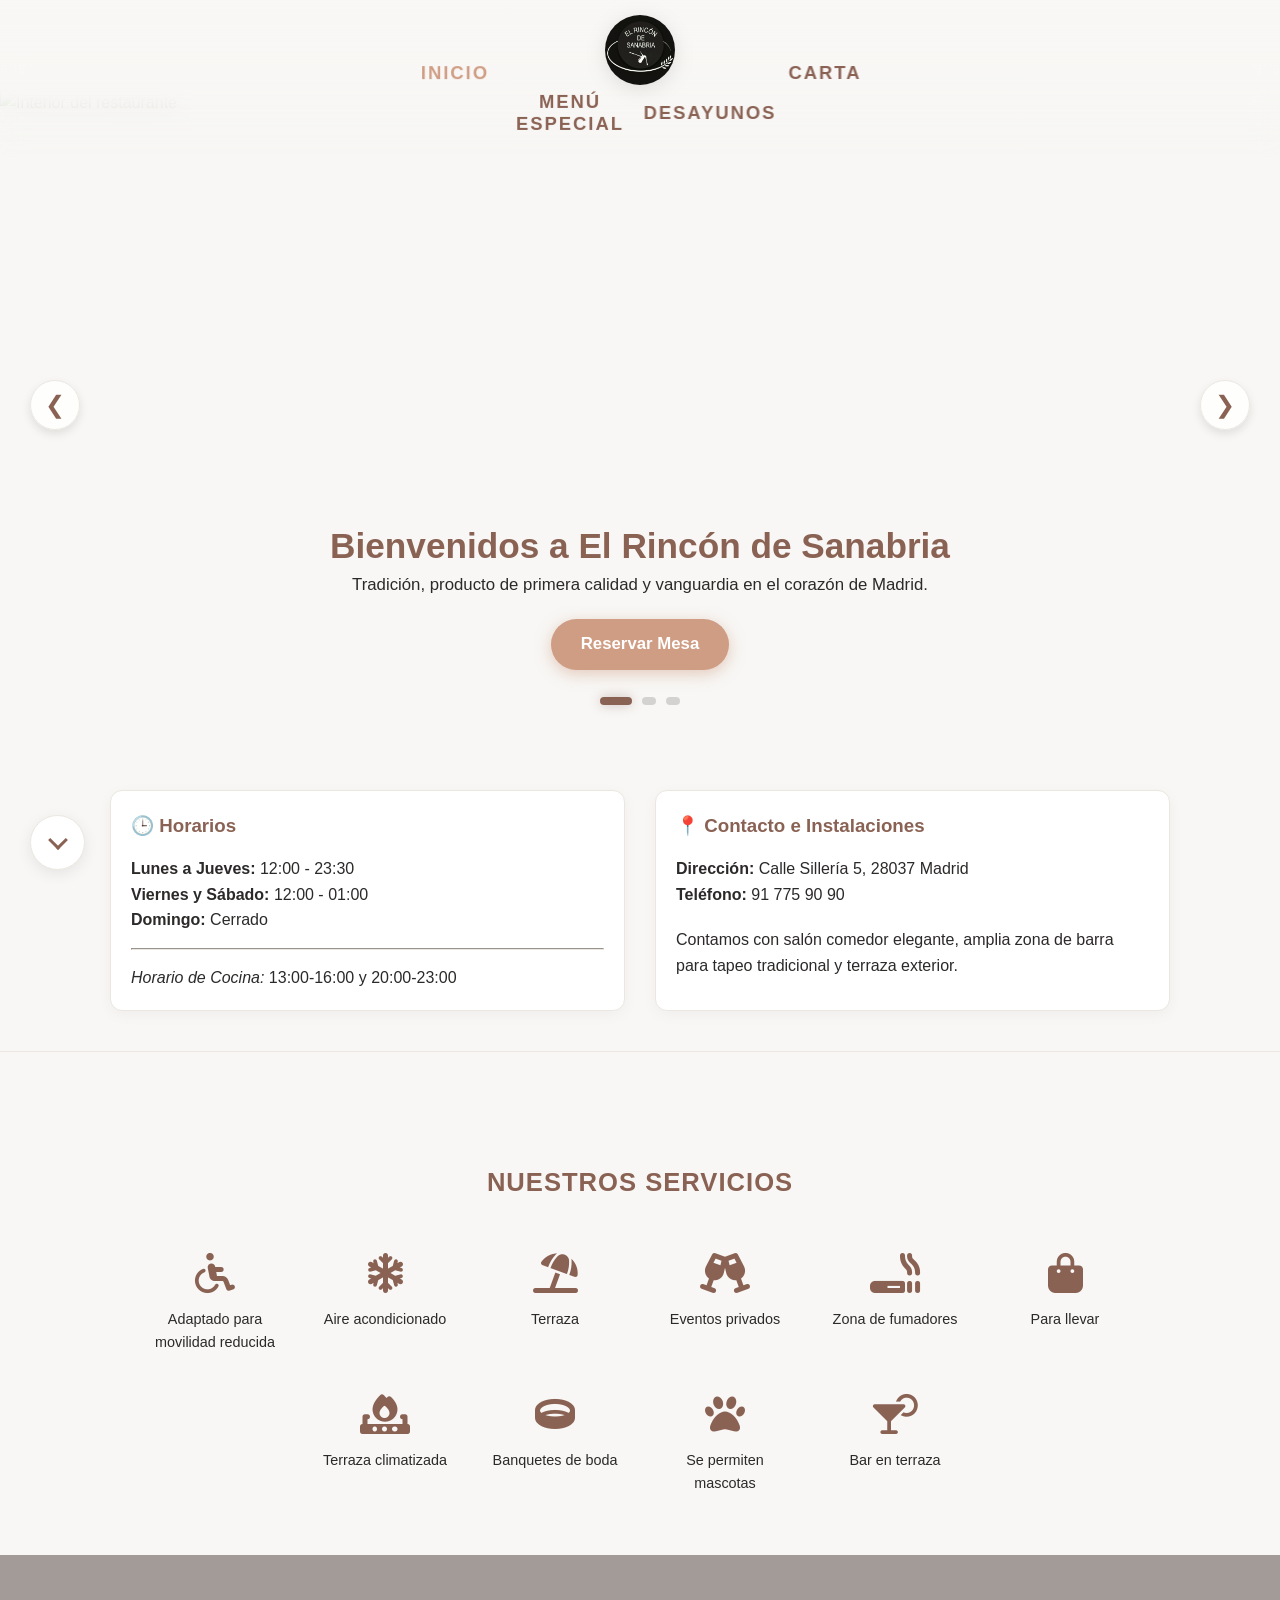
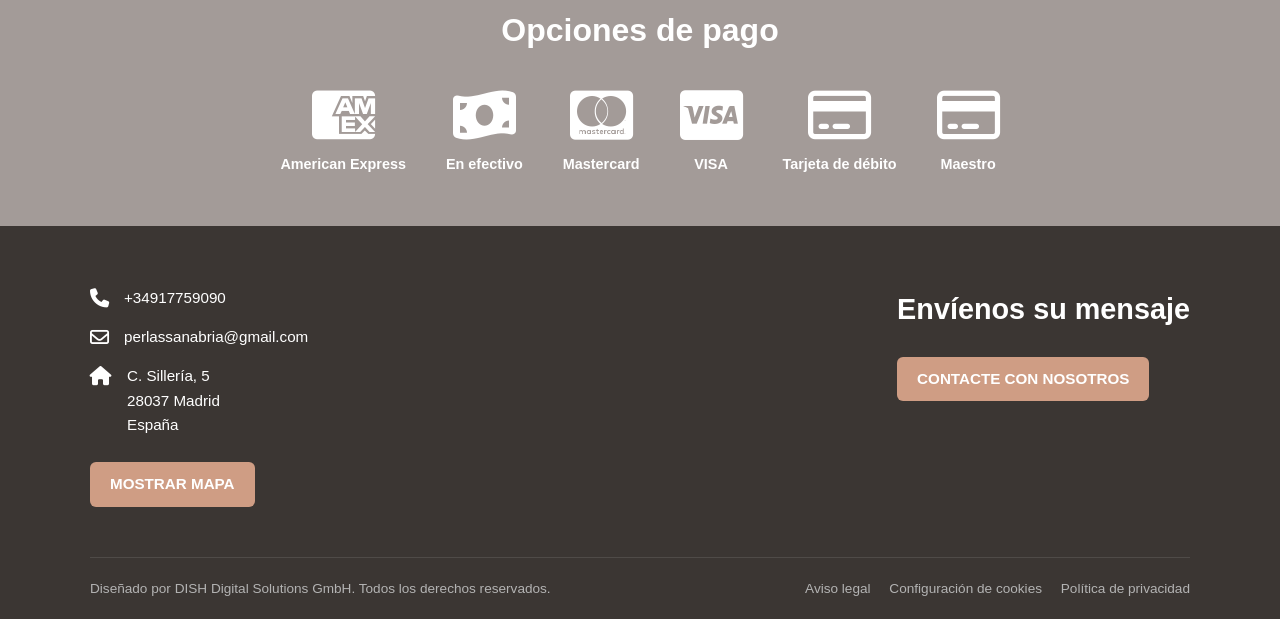
==== index.html @ c1ab72e9 "Versión inicial" ====
<!DOCTYPE html>
<html lang="es">
<head>
    <meta charset="UTF-8">
    <meta name="viewport" content="width=device-width, initial-scale=1.0">
    <title>Inicio | El Rincón de Sanabria Madrid</title>
    <meta name="description" content="Restaurante en Madrid especializado en tradición, producto de primera calidad y raciones caseras. Reserva tu mesa hoy.">
    <link rel="stylesheet" href="style.css">
    <link rel="stylesheet" href="https://cdnjs.cloudflare.com/ajax/libs/font-awesome/6.4.0/css/all.min.css">
</head>
<body>
    <header class="top-nav">
        <div class="logo-container"><img src="images/logo.png" alt="Logotipo El Rincón de Sanabria"></div>
        <nav class="nav-links">
            <a href="index.html" class="active">Inicio</a>
            <a href="menú especial/menu_especial.html">Menú<br>Especial</a>
            <a href="desayunos/desayunos.html">Desayunos</a>
            <a href="carta/carta.html">Carta</a>
        </nav>
    </header>

    <!-- ================= CARRUSEL ================= -->
    <section class="carousel-wrapper" aria-label="Galería de inicio">
        <button class="carousel-btn carousel-prev" onclick="manualScrollPrev()" aria-label="Anterior">&#10094;</button>
        <button class="carousel-btn carousel-next" onclick="manualScrollNext()" aria-label="Siguiente">&#10095;</button>

        <div class="carousel-track" id="homeCarousel">
            <article class="carousel-slide">
                <img class="carousel-img" src="https://images.unsplash.com/photo-1514933651103-005eec06c04b?auto=format&fit=crop&w=1200&q=80" alt="Interior del restaurante">
                <div class="carousel-text-container" style="pointer-events: auto;">
                    <h1>Bienvenidos a El Rincón de Sanabria</h1>
                    <p>Tradición, producto de primera calidad y vanguardia en el corazón de Madrid.</p>
                    <a href="#contacto-info" class="btn-hero">Reservar Mesa</a>
                </div>
            </article>

            <article class="carousel-slide">
                <img class="carousel-img" src="https://images.unsplash.com/photo-1533134242443-d4fd215305ad?auto=format&fit=crop&w=1200&q=80" alt="Plato de tarta de queso con frutos rojos">
                <div class="carousel-text-container" style="pointer-events: auto;">
                    <h2>Menú Especial de la Casa</h2>
                    <p>Disfruta de nuestros mejores platos por 40€ con bebida y postre incluido.</p>
                    <a href="carta/carta.html" class="btn-hero">Ver Carta</a>
                </div>
            </article>

            <article class="carousel-slide">
                <img class="carousel-img" src="https://images.unsplash.com/photo-1627308595171-d1b5d67129c4?auto=format&fit=crop&w=1200&q=80" alt="Ración de patatas bravas">
                <div class="carousel-text-container">
                    <h2>La Auténtica Hora del Tapeo</h2>
                    <p>Acompaña tu caña con nuestras raciones y embutidos ibéricos recién cortados.</p>
                </div>
            </article>
        </div>
        
        <div class="carousel-indicators" id="carouselIndicators"></div>
    </section>
    <!-- ================= FIN CARRUSEL ================= -->

    <main class="container" id="contacto-info">
        <section style="display: grid; grid-template-columns: repeat(auto-fit, minmax(300px, 1fr)); gap: 30px; text-align: left;">
            <article class="card" style="padding: 20px; height: auto; min-height: auto;">
                <h3>🕒 Horarios</h3>
                <p><strong>Lunes a Jueves:</strong> 12:00 - 23:30</p>
                <p><strong>Viernes y Sábado:</strong> 12:00 - 01:00</p>
                <p><strong>Domingo:</strong> Cerrado</p>
                <hr style="border-color: var(--surface-light); margin: 15px 0;">
                <p><em>Horario de Cocina:</em> 13:00-16:00 y 20:00-23:00</p>
            </article>

            <article class="card" style="padding: 20px; height: auto; min-height: auto;">
                <h3>📍 Contacto e Instalaciones</h3>
                <p><strong>Dirección:</strong> Calle Sillería 5, 28037 Madrid</p>
                <p><strong>Teléfono:</strong> 91 775 90 90</p>
                <p class="mt-2">Contamos con salón comedor elegante, amplia zona de barra para tapeo tradicional y terraza exterior.</p>
            </article>
        </section>
    </main>

    <!-- ================= SECCIÓN: SERVICIOS ================= -->
    <section class="services-section">
        <h2 class="text-center category-title" style="border:none; margin-bottom:0;">Nuestros servicios</h2>
        <div class="services-grid">
            <article class="service-item"><i class="fa-solid fa-wheelchair" aria-hidden="true"></i><span>Adaptado para movilidad reducida</span></article>
            <article class="service-item"><i class="fa-solid fa-snowflake" aria-hidden="true"></i><span>Aire acondicionado</span></article>
            <article class="service-item"><i class="fa-solid fa-umbrella-beach" aria-hidden="true"></i><span>Terraza</span></article>
            <article class="service-item"><i class="fa-solid fa-champagne-glasses" aria-hidden="true"></i><span>Eventos privados</span></article>
            <article class="service-item"><i class="fa-solid fa-smoking" aria-hidden="true"></i><span>Zona de fumadores</span></article>
            <article class="service-item"><i class="fa-solid fa-bag-shopping" aria-hidden="true"></i><span>Para llevar</span></article>
            <article class="service-item"><i class="fa-solid fa-fire-burner" aria-hidden="true"></i><span>Terraza climatizada</span></article>
            <article class="service-item"><i class="fa-solid fa-ring" aria-hidden="true"></i><span>Banquetes de boda</span></article>
            <article class="service-item"><i class="fa-solid fa-paw" aria-hidden="true"></i><span>Se permiten mascotas</span></article>
            <article class="service-item"><i class="fa-solid fa-martini-glass-citrus" aria-hidden="true"></i><span>Bar en terraza</span></article>
        </div>
    </section>

    <!-- ================= SECCIÓN: OPCIONES DE PAGO ================= -->
    <section class="payments-section">
        <h2>Opciones de pago</h2>
        <div class="payments-grid">
            <article class="payment-item"><i class="fa-brands fa-cc-amex" aria-hidden="true"></i><span>American Express</span></article>
            <article class="payment-item"><i class="fa-solid fa-money-bill-wave" aria-hidden="true"></i><span>En efectivo</span></article>
            <article class="payment-item"><i class="fa-brands fa-cc-mastercard" aria-hidden="true"></i><span>Mastercard</span></article>
            <article class="payment-item"><i class="fa-brands fa-cc-visa" aria-hidden="true"></i><span>VISA</span></article>
            <article class="payment-item"><i class="fa-regular fa-credit-card" aria-hidden="true"></i><span>Tarjeta de débito</span></article>
            <article class="payment-item"><i class="fa-regular fa-credit-card" aria-hidden="true"></i><span>Maestro</span></article>
        </div>
    </section>

    <!-- ================= FOOTER ================= -->
    <footer class="main-footer">
        <div class="footer-content">
            <address class="footer-contact" style="font-style: normal;">
                <div class="contact-row">
                    <i class="fa-solid fa-phone" aria-hidden="true"></i>
                    <a href="tel:+34917759090">+34917759090</a>
                </div>
                <div class="contact-row">
                    <i class="fa-regular fa-envelope" aria-hidden="true"></i>
                    <a href="mailto:perlassanabria@gmail.com">perlassanabria@gmail.com</a>
                </div>
                <div class="contact-row">
                    <i class="fa-solid fa-house" aria-hidden="true"></i>
                    <span>C. Sillería, 5<br>28037 Madrid<br>España</span>
                </div>
                <a href="https://maps.google.com/?q=C.+Silleria,+5,+28037+Madrid" target="_blank" rel="noopener noreferrer" class="btn-mapa">MOSTRAR MAPA</a>
            </address>

            <div class="footer-message">
                <h3>Envíenos su mensaje</h3>
                <a href="mailto:perlassanabria@gmail.com" class="btn-mapa">CONTACTE CON NOSOTROS</a>
            </div>
        </div>

        <div class="footer-bottom">
            <span>Diseñado por DISH Digital Solutions GmbH. Todos los derechos reservados.</span>
            <nav class="footer-links" aria-label="Enlaces legales">
                <a href="#">Aviso legal</a>
                <a href="#">Configuración de cookies</a>
                <a href="#">Política de privacidad</a>
            </nav>
        </div>
    </footer>

    <!-- BOTONES FLOTANTES -->
    <button id="scrollActionBtn" class="scroll-action-btn" aria-label="Volver arriba">
        <div class="scroll-arrow"></div>
    </button>

    <!-- SCRIPT AVANZADO: CARROUSEL Y SCROLL BTN -->
    <script>
        const track = document.getElementById('homeCarousel');
        const indicatorsContainer = document.getElementById('carouselIndicators');
        let slides = Array.from(document.querySelectorAll('.carousel-slide'));
        const realSlidesCount = slides.length;

        slides.forEach((_, i) => {
            const dot = document.createElement('div');
            dot.classList.add('indicator-dot');
            if (i === 0) dot.classList.add('active');
            dot.onclick = () => manualGoToSlide(i + 1); 
            indicatorsContainer.appendChild(dot);
        });
        const dots = document.querySelectorAll('.indicator-dot');

        const firstClone = slides[0].cloneNode(true);
        const lastClone = slides[realSlidesCount - 1].cloneNode(true);
        track.appendChild(firstClone);
        track.insertBefore(lastClone, slides[0]);
        slides = Array.from(document.querySelectorAll('.carousel-slide')); 
        
        setTimeout(() => { track.scrollLeft = track.clientWidth; }, 50);

        track.addEventListener('scroll', () => {
            const width = track.clientWidth;
            if (width === 0) return;
            const scrollPos = track.scrollLeft;
            const index = Math.round(scrollPos / width);
            
            let dotIndex = index - 1;
            if (dotIndex < 0) dotIndex = realSlidesCount - 1;
            if (dotIndex >= realSlidesCount) dotIndex = 0;
            
            dots.forEach((dot, i) => dot.classList.toggle('active', i === dotIndex));

            if (scrollPos === 0) {
                track.style.scrollBehavior = 'auto'; 
                track.scrollLeft = width * realSlidesCount;
            } else if (scrollPos >= width * (slides.length - 1) - 5) {
                track.style.scrollBehavior = 'auto';
                track.scrollLeft = width;
            } else {
                track.style.scrollBehavior = 'smooth'; 
            }
        });

        let autoPlayTimer;
        function startAutoPlay() {
            autoPlayTimer = setInterval(() => {
                track.style.scrollBehavior = 'smooth';
                track.scrollLeft += track.clientWidth;
            }, 5000);
        }
        function resetAutoPlay() {
            clearInterval(autoPlayTimer);
            startAutoPlay();
        }

        startAutoPlay();
        track.addEventListener('touchstart', resetAutoPlay, {passive: true});

        window.manualScrollPrev = function() {
            resetAutoPlay();
            track.style.scrollBehavior = 'smooth';
            track.scrollLeft -= track.clientWidth;
        }
        window.manualScrollNext = function() {
            resetAutoPlay();
            track.style.scrollBehavior = 'smooth';
            track.scrollLeft += track.clientWidth;
        }
        window.manualGoToSlide = function(index) {
            resetAutoPlay();
            track.style.scrollBehavior = 'smooth';
            track.scrollLeft = index * track.clientWidth;
        }

        const scrollBtn = document.getElementById('scrollActionBtn');
        window.addEventListener('scroll', () => {
            if ((window.innerHeight + window.scrollY) >= document.body.offsetHeight - 50) {
                scrollBtn.classList.add('flipped'); 
            } else {
                scrollBtn.classList.remove('flipped'); 
            }
        });
        scrollBtn.addEventListener('click', () => {
            if (scrollBtn.classList.contains('flipped')) {
                window.scrollTo({ top: 0, behavior: 'smooth' });
            } else {
                window.scrollTo({ top: document.body.scrollHeight, behavior: 'smooth' });
            }
        });
    </script>
</body>
</html>
---- style.css ----
/* ================= VARIABLES Y RESET (TEMA CLARO DEFINITIVO) ================= */
:root {
    --bg-color: #F8F7F5; 
    --surface-color: #FFFFFF; 
    --surface-light: #EBE7E0; 
    --text-main: #2C2A29; 
    --text-muted: #6E6966; 
    --accent-terracotta: #8a6254; 
    --accent-gold: #cf9d84; 
    --border-radius: 12px;
    --transition: all 0.3s cubic-bezier(0.25, 1, 0.5, 1);
}

* { box-sizing: border-box; margin: 0; padding: 0; font-family: 'Segoe UI', Tahoma, Geneva, Verdana, sans-serif; }

body { background-color: var(--bg-color); color: var(--text-main); line-height: 1.6; padding-top: 150px; overflow-x: hidden; }

/* ================= MENÚ SUPERIOR ================= */
.top-nav {
    position: fixed; top: 0; left: 0; width: 100%; height: 160px;
    display: flex; flex-direction: column; justify-content: flex-start; align-items: center;
    padding-top: 15px; z-index: 1000; pointer-events: none; 
}

.top-nav::before {
    content: ""; position: absolute; top: 0; left: 0; width: 100%; height: 100%;
    background: linear-gradient(180deg, rgba(248, 247, 245, 0.98) 0%, rgba(248, 247, 245, 0.85) 60%, transparent 100%);
    backdrop-filter: blur(12px); -webkit-backdrop-filter: blur(12px);
    mask-image: linear-gradient(to bottom, black 55%, transparent 100%);
    -webkit-mask-image: linear-gradient(to bottom, black 55%, transparent 100%);
    z-index: -1; pointer-events: none;
}

.top-nav * { pointer-events: auto; }

@keyframes logoCascade {
    0% { opacity: 0; transform: translate(-40px, 10px); }
    100% { opacity: 1; transform: translate(0, 0); }
}

.logo-container {
    position: relative; z-index: 10; opacity: 0;
    will-change: transform, opacity;
    animation: logoCascade 0.6s cubic-bezier(0.2, 0.8, 0.2, 1) forwards;
    animation-delay: 0.1s; 
}
.logo-container img { height: 70px; width: 70px; object-fit: cover; border-radius: 50%; filter: drop-shadow(0 4px 10px rgba(0,0,0,0.1)); }

.nav-links { position: relative; width: 100%; height: 40px; margin-top: 5px; }

.nav-links a {
    position: absolute; left: 50%; top: 50%; 
    background: transparent !important; text-decoration: none !important; border: none !important; outline: none !important;
    display: flex; flex-direction: column; justify-content: center; align-items: center; text-align: center; line-height: 1.2;
    color: var(--accent-terracotta); font-size: 1.15rem; font-weight: 800; letter-spacing: 2px; text-transform: uppercase;
    transition: color 0.3s ease, transform 0.3s ease;
    will-change: transform, opacity;
    opacity: 0;
    animation: windCascade 0.6s cubic-bezier(0.2, 0.8, 0.2, 1) forwards;
}

.nav-links a:nth-child(1) { --final-tX: -185px; --final-tY: -45px; animation-delay: 0.05s; } 
.nav-links a:nth-child(2) { --final-tX: -70px;  --final-tY: -5px;  animation-delay: 0.1s; } 
.nav-links a:nth-child(3) { --final-tX: 70px;   --final-tY: -5px;  animation-delay: 0.15s; } 
.nav-links a:nth-child(4) { --final-tX: 185px;  --final-tY: -45px; animation-delay: 0.2s; } 

@keyframes windCascade {
    0% { opacity: 0; transform: translate(calc(-50% + var(--final-tX) - 30px), calc(-50% + var(--final-tY) + 10px)); }
    100% { opacity: 1; transform: translate(calc(-50% + var(--final-tX)), calc(-50% + var(--final-tY))); }
}

.nav-links a:hover, .nav-links a.active {
    color: var(--accent-gold);
    transform: translate(calc(-50% + var(--final-tX)), calc(-50% + var(--final-tY) - 3px)) scale(1.05);
}

/* ================= DISEÑO BASE Y TARJETAS ================= */
.container { max-width: 1100px; margin: 0 auto; padding: 40px 20px; }
h1, h2, h3 { color: var(--accent-terracotta); margin-bottom: 15px; }
.text-center { text-align: center; }
.mt-2 { margin-top: 20px; } .mb-2 { margin-bottom: 20px; }

.category-title { font-size: 1.6rem; color: var(--accent-terracotta); margin: 50px 0 20px 0; text-transform: uppercase; border-bottom: 2px solid var(--accent-gold); padding-bottom: 10px; display: block; letter-spacing: 1px; }

.grid-menu { display: grid; grid-template-columns: repeat(auto-fill, minmax(300px, 1fr)); gap: 20px; margin-top: 30px; }
.card { background: var(--surface-color); border-radius: var(--border-radius); overflow: hidden; box-shadow: 0 4px 15px rgba(0,0,0,0.04); border: 1px solid var(--surface-light); display: flex; flex-direction: column; height: auto; min-height: 420px; color: var(--text-main); }
.card-img { width: 100%; height: 200px; min-height: 200px; object-fit: cover; }
.card-body { padding: 20px; flex-grow: 1; display: flex; flex-direction: column; }
.card-header { display: flex; justify-content: space-between; align-items: flex-start; margin-bottom: 10px; }
.card-title { font-size: 1.15rem; font-weight: 700; color: var(--text-main); margin: 0; line-height: 1.3; }
.card-price { color: var(--accent-terracotta); font-weight: 800; font-size: 1.15rem; white-space: nowrap; }
.card-desc { color: var(--text-muted); font-size: 0.9rem; margin-bottom: 15px; }

/* ================= TARJETAS HORIZONTALES (LA CARTA) ================= */
.grid-menu-horizontal { display: grid; grid-template-columns: repeat(auto-fill, minmax(450px, 1fr)); gap: 20px; }
.card-horizontal {
    background: var(--surface-color); 
    border-radius: var(--border-radius); 
    overflow: hidden;
    box-shadow: 0 4px 15px rgba(0,0,0,0.04); 
    border: 1px solid var(--surface-light);
    display: flex; flex-direction: row; cursor: pointer; transition: var(--transition); 
    height: 160px; /* <--- FIJADO: Para que sean todas iguales en PC */
    color: var(--text-main);
}
.card-horizontal:hover { transform: translateY(-4px); border-color: var(--accent-gold); box-shadow: 0 8px 25px rgba(0,0,0,0.08); }
.card-img-left { width: 140px; min-width: 140px; height: 100%; object-fit: cover; border-right: 1px solid var(--surface-light); }
.card-body-horizontal { padding: 15px; display: flex; flex-direction: column; width: 100%; overflow: hidden; }
.card-header-horizontal { display: flex; justify-content: space-between; align-items: flex-start; margin-bottom: 5px; gap: 10px; }
.card-title-horizontal { font-size: 1.15rem; font-weight: 700; color: var(--text-main); margin: 0; line-height: 1.2; display: -webkit-box; -webkit-line-clamp: 2; -webkit-box-orient: vertical; overflow: hidden; }
.card-desc-horizontal { color: var(--text-muted); font-size: 0.85rem; line-height: 1.3; display: -webkit-box; -webkit-line-clamp: 2; -webkit-box-orient: vertical; overflow: hidden; margin-bottom: 5px; }
.allergens-icons { margin-top: auto; display: flex; flex-wrap: wrap; gap: 4px; overflow: hidden; max-height: 24px; }
.allergens-icons span { display: inline-block; background: var(--bg-color); border: 1px solid var(--surface-light); padding: 2px 6px; border-radius: 4px; color: var(--accent-terracotta); font-weight: 700; font-size: 0.70rem; white-space: nowrap; }

/* ================= CUADRO DE MENÚ ESPECIAL ================= */
.special-menu-box { background: var(--surface-color); border: 2px solid var(--accent-gold); padding: 50px 40px; border-radius: var(--border-radius); text-align: center; box-shadow: 0 10px 30px rgba(0,0,0,0.03); max-width: 750px; margin: 20px auto 60px; color: var(--text-main); }
.special-menu-box h3 { font-size: 1.3rem; letter-spacing: 1px; margin-top: 30px; color: var(--accent-terracotta); text-transform: uppercase; font-weight: 700; }
.special-menu-list { list-style: none; padding: 0; margin: 15px 0 30px; }
.special-menu-list li { margin-bottom: 10px; font-size: 1.1rem; color: var(--text-main); }

/* ================= BOTONES FLOTANTES Y MODALES ================= */
.ai-fab-floating {
    position: fixed; bottom: 30px; right: 30px; z-index: 1000;
    background: linear-gradient(135deg, var(--accent-gold), var(--accent-terracotta));
    color: #ffffff; border: none; padding: 15px 25px; font-size: 1.05rem; font-weight: bold;
    border-radius: 50px; cursor: pointer; box-shadow: 0 8px 25px rgba(207, 157, 132, 0.4);
    transition: transform 0.2s ease, box-shadow 0.2s ease;
}
.ai-fab-floating:active { transform: scale(0.95); }

.scroll-action-btn {
    position: fixed; left: 30px; bottom: 30px; z-index: 1000;
    width: 55px; height: 55px; background: var(--surface-color);
    border: 1px solid var(--surface-light); border-radius: 50%;
    display: flex; justify-content: center; align-items: center;
    cursor: pointer; box-shadow: 0 4px 15px rgba(0,0,0,0.08);
    transition: all 0.5s cubic-bezier(0.25, 1, 0.5, 1);
}
.scroll-action-btn:hover { background: var(--accent-gold); border-color: var(--accent-gold); }
.scroll-arrow { width: 14px; height: 14px; border-bottom: 3px solid var(--accent-terracotta); border-right: 3px solid var(--accent-terracotta); transform: translateY(-3px) rotate(45deg); transition: all 0.3s ease; }
.scroll-action-btn:hover .scroll-arrow { border-color: #ffffff; }
.scroll-action-btn.flipped { transform: rotate(180deg); }

/* MODAL / POPUPS */
.modal-overlay {
    position: fixed; top: 0; left: 0; width: 100%; height: 100%;
    background: rgba(248, 247, 245, 0.85); backdrop-filter: blur(8px);
    display: flex; justify-content: center; align-items: center; z-index: 2000; padding: 20px;
    opacity: 0; visibility: hidden; transition: opacity 0.3s ease, visibility 0.3s ease;
}
.modal-overlay.active { opacity: 1; visibility: visible; }
.modal-content {
    background: var(--surface-color); width: 100%; max-width: 500px;
    border-radius: var(--border-radius); position: relative; max-height: 90vh; overflow-y: auto; 
    box-shadow: 0 20px 50px rgba(0,0,0,0.15); transform: scale(0.8); transition: transform 0.4s cubic-bezier(0.175, 0.885, 0.32, 1.275);
    border: 1px solid var(--surface-light);
}
.modal-overlay.active .modal-content { transform: scale(1); }
.dish-modal-img { width: 100%; height: 250px; object-fit: cover; border-bottom: 1px solid var(--surface-light); }
.dish-modal-body { padding: 30px; }
.modal-close {
    position: absolute; top: 15px; right: 15px; background: rgba(255,255,255,0.9); border: 1px solid var(--surface-light); color: var(--text-main);
    width: 35px; height: 35px; border-radius: 50%; font-size: 1.2rem; cursor: pointer; display: flex; justify-content: center; align-items: center;
    transition: background 0.2s; backdrop-filter: blur(4px); box-shadow: 0 2px 10px rgba(0,0,0,0.1);
}
.modal-close:hover { background: var(--accent-gold); color: white; border-color: var(--accent-gold); }

/* WIZARD IA (EL BOT DE LA CARTA) */
.wizard-content { padding: 30px; }
.wizard-step { display: none; flex-direction: column; gap: 15px; }
.wizard-step.active { display: flex; animation: fadeIn 0.3s; }
@keyframes fadeIn { from { opacity: 0; transform: translateY(10px); } to { opacity: 1; transform: translateY(0); } }
.option-grid { display: flex; flex-wrap: wrap; gap: 10px; justify-content: center; }
.option-btn { background: var(--bg-color); color: var(--text-main); border: 1px solid var(--surface-light); padding: 10px 15px; border-radius: 8px; cursor: pointer; flex-grow: 1; text-align: center; transition: all 0.2s;}
.option-btn.selected { background: rgba(207, 157, 132, 0.15); border-color: var(--accent-gold); color: var(--accent-terracotta); font-weight: bold;}
.tags-input { width: 100%; background: var(--bg-color); border: 1px solid var(--surface-light); padding: 12px; border-radius: 8px; color: var(--text-main); outline: none; margin-bottom: 10px;}
.tag { background: var(--accent-gold); color: #fff; padding: 4px 10px; border-radius: 12px; font-size: 0.85rem; display: inline-flex; align-items: center; gap: 5px; margin: 2px;}
.btn-primary { background: var(--accent-terracotta); color: white; border: none; padding: 12px; border-radius: 8px; cursor: pointer; font-weight: bold; width: 100%; margin-top: 10px; transition: 0.2s;}
.btn-primary:active { transform: scale(0.95); }
.btn-secondary { background: transparent; color: var(--text-muted); border: 1px solid var(--text-muted); padding: 12px; border-radius: 8px; cursor: pointer; width: 100%; margin-top: 10px;}
.flex-row { display: flex; gap: 10px; }


/* ================= SECCIÓN COMPLEMENTOS (SERVICIOS Y PAGOS) ================= */
.services-section { padding: 60px 20px; background-color: var(--bg-color); border-top: 1px solid var(--surface-light); }
.services-grid { display: flex; flex-wrap: wrap; justify-content: center; gap: 40px; margin-top: 40px; max-width: 1000px; margin-inline: auto; }
.service-item { display: flex; flex-direction: column; align-items: center; text-align: center; width: 130px; color: var(--accent-terracotta); }
.service-item i { font-size: 2.5rem; margin-bottom: 15px; color: var(--accent-terracotta); transition: transform 0.3s; }
.service-item:hover i { transform: scale(1.1); }
.service-item span { font-size: 0.9rem; color: var(--text-main); font-weight: 500; }

.payments-section { padding: 50px 20px; background-color: #A39B98; color: white; text-align: center; }
.payments-section h2 { color: white; border: none; font-size: 2rem; }
.payments-grid { display: flex; flex-wrap: wrap; justify-content: center; gap: 40px; margin-top: 30px; max-width: 900px; margin-inline: auto; }
.payment-item { display: flex; flex-direction: column; align-items: center; }
.payment-item i { font-size: 3.5rem; margin-bottom: 10px; }
.payment-item span { font-size: 0.9rem; font-weight: bold; }

/* ================= FOOTER ================= */
.main-footer { background-color: #3B3633; color: white; padding: 60px 20px 20px; font-size: 0.95rem; }
.footer-content { display: flex; flex-wrap: wrap; justify-content: space-between; max-width: 1100px; margin: 0 auto; gap: 40px; }
.footer-contact { display: flex; flex-direction: column; gap: 15px; max-width: 400px; }
.contact-row { display: flex; align-items: flex-start; gap: 15px; }
.contact-row i { font-size: 1.2rem; margin-top: 3px; }
.contact-row a, .contact-row span { color: white; text-decoration: none; transition: color 0.3s; }
.contact-row a:hover { color: var(--accent-gold); }
.btn-mapa { display: inline-block; background: var(--accent-gold); color: white; padding: 10px 20px; border-radius: 6px; font-weight: bold; text-decoration: none; border: none; margin-top: 10px; transition: 0.3s; width: fit-content; }
.btn-mapa:hover { background: var(--accent-terracotta); }
.footer-message h3 { color: white; font-size: 1.8rem; margin-bottom: 15px; }
.footer-bottom { max-width: 1100px; margin: 50px auto 0; padding-top: 20px; border-top: 1px solid rgba(255,255,255,0.1); display: flex; flex-wrap: wrap; justify-content: space-between; align-items: center; font-size: 0.85rem; color: #b3b3b3; }
.footer-links a { color: #b3b3b3; text-decoration: none; margin-left: 15px; }
.footer-links a:hover { color: white; }

/* ================= CARRUSEL INICIO ================= */
.carousel-wrapper { position: relative; width: 100%; height: 70vh; min-height: 450px; max-height: 700px; overflow: hidden; margin-bottom: 30px; margin-top: -60px; }
.carousel-wrapper::before { content: ""; position: absolute; top: 0; left: 0; width: 100%; height: 150px; background: linear-gradient(to bottom, rgba(248, 247, 245, 0.8) 0%, transparent 100%); z-index: 5; pointer-events: none; }
.carousel-track { display: flex; width: 100%; height: 100%; overflow-x: auto; overflow-y: hidden; scroll-snap-type: x mandatory; -ms-overflow-style: none; scrollbar-width: none; }
.carousel-track::-webkit-scrollbar { display: none; }
.carousel-slide { position: relative; flex: 0 0 100%; width: 100%; height: 100%; scroll-snap-align: start; scroll-snap-stop: always; }
.carousel-img { width: 100%; height: 100%; object-fit: cover; }
.carousel-text-container { position: absolute; bottom: 0; left: 0; width: 100%; padding: 120px 20px 50px 20px; background: linear-gradient(to top, var(--bg-color) 0%, rgba(248,247,245,0.95) 45%, transparent 100%); display: flex; flex-direction: column; align-items: center; justify-content: flex-end; text-align: center; }
.carousel-text-container h1, .carousel-text-container h2 { font-size: 2.2rem; margin-bottom: 5px; line-height: 1.2; color: var(--accent-terracotta); }
.carousel-text-container p { font-size: 1.05rem; margin-bottom: 10px; color: var(--text-main); max-width: 800px; }
.btn-hero { display: inline-block; margin-top: 10px; padding: 12px 30px; background-color: var(--accent-gold); color: #fff; text-decoration: none; font-size: 1.05rem; font-weight: bold; border-radius: 30px; box-shadow: 0 4px 15px rgba(207, 157, 132, 0.5); transition: all 0.3s ease; pointer-events: auto; }
.btn-hero:hover { background: var(--accent-terracotta); transform: translateY(-3px); box-shadow: 0 6px 20px rgba(138, 98, 84, 0.4); }
.carousel-btn { position: absolute; top: 50%; transform: translateY(-50%); background: rgba(255, 255, 255, 0.8); color: var(--accent-terracotta); border: 1px solid var(--surface-light); width: 50px; height: 50px; border-radius: 50%; font-size: 1.5rem; cursor: pointer; z-index: 10; display: flex; justify-content: center; align-items: center; backdrop-filter: blur(5px); transition: all 0.3s ease; box-shadow: 0 4px 10px rgba(0,0,0,0.1); }
.carousel-btn:hover { background: var(--accent-gold); color: white; border-color: var(--accent-gold); transform: translateY(-50%) scale(1.1); }
.carousel-prev { left: 30px; } .carousel-next { right: 30px; }
.carousel-indicators { position: absolute; bottom: 15px; left: 50%; transform: translateX(-50%); display: flex; gap: 10px; z-index: 10; align-items: center; }
.indicator-dot { width: 14px; height: 8px; background: rgba(0,0,0,0.15); border-radius: 8px; cursor: pointer; transition: all 0.4s cubic-bezier(0.25, 1, 0.5, 1); pointer-events: auto; }
.indicator-dot.active { background: var(--accent-terracotta); width: 32px; box-shadow: 0 0 12px rgba(138, 98, 84, 0.4); }

/* ================= DISPOSITIVOS MÓVILES (REGLAS DE SIMETRÍA) ================= */
@media (max-width: 768px) {
    body { padding-top: 140px; }
    .top-nav { height: 140px; padding-top: 10px; }
    .logo-container img { height: 55px; width: 55px; } 
    
    .nav-links a { font-size: 0.95rem; letter-spacing: 1px; }
    .nav-links a:nth-child(1) { --final-tX: -135px; --final-tY: -35px; }
    .nav-links a:nth-child(2) { --final-tX: -55px;  --final-tY: 0px; }
    .nav-links a:nth-child(3) { --final-tX: 55px;   --final-tY: 0px; }
    .nav-links a:nth-child(4) { --final-tX: 135px;  --final-tY: -35px; }
    
    .grid-menu-horizontal { grid-template-columns: 1fr; }
    
    /* <--- AQUÍ ESTÁ LA MAGIA PARA LA SIMETRÍA EN MÓVIL ---> */
    .card-horizontal { height: 150px; } /* Altura fija para forzar simetría perfecta */
    .card-img-left { width: 120px; min-width: 120px; }
    .card-title-horizontal { font-size: 1.05rem; }
    
    .ai-fab-floating { bottom: 20px; right: 20px; padding: 12px 20px; font-size: 0.95rem; }
    .scroll-action-btn { bottom: 20px; left: 20px; width: 45px; height: 45px; }
    .category-title { font-size: 1.4rem; margin-top: 40px; }
    
    .carousel-wrapper { height: 55vh; min-height: 400px; }
    .carousel-text-container h1, .carousel-text-container h2 { font-size: 1.7rem; }
    .carousel-text-container p { font-size: 0.95rem; padding: 0 10px; }
    .carousel-btn { display: none !important; }
    .carousel-text-container { padding: 80px 15px 45px 15px; }

    .footer-content { flex-direction: column; gap: 30px; text-align: center; }
    .footer-contact { align-items: center; margin: 0 auto; }
    .contact-row { justify-content: center; }
    .footer-message { align-items: center; }
    .footer-bottom { flex-direction: column; text-align: center; gap: 10px; }
    .footer-links a { margin: 0 5px; }
}
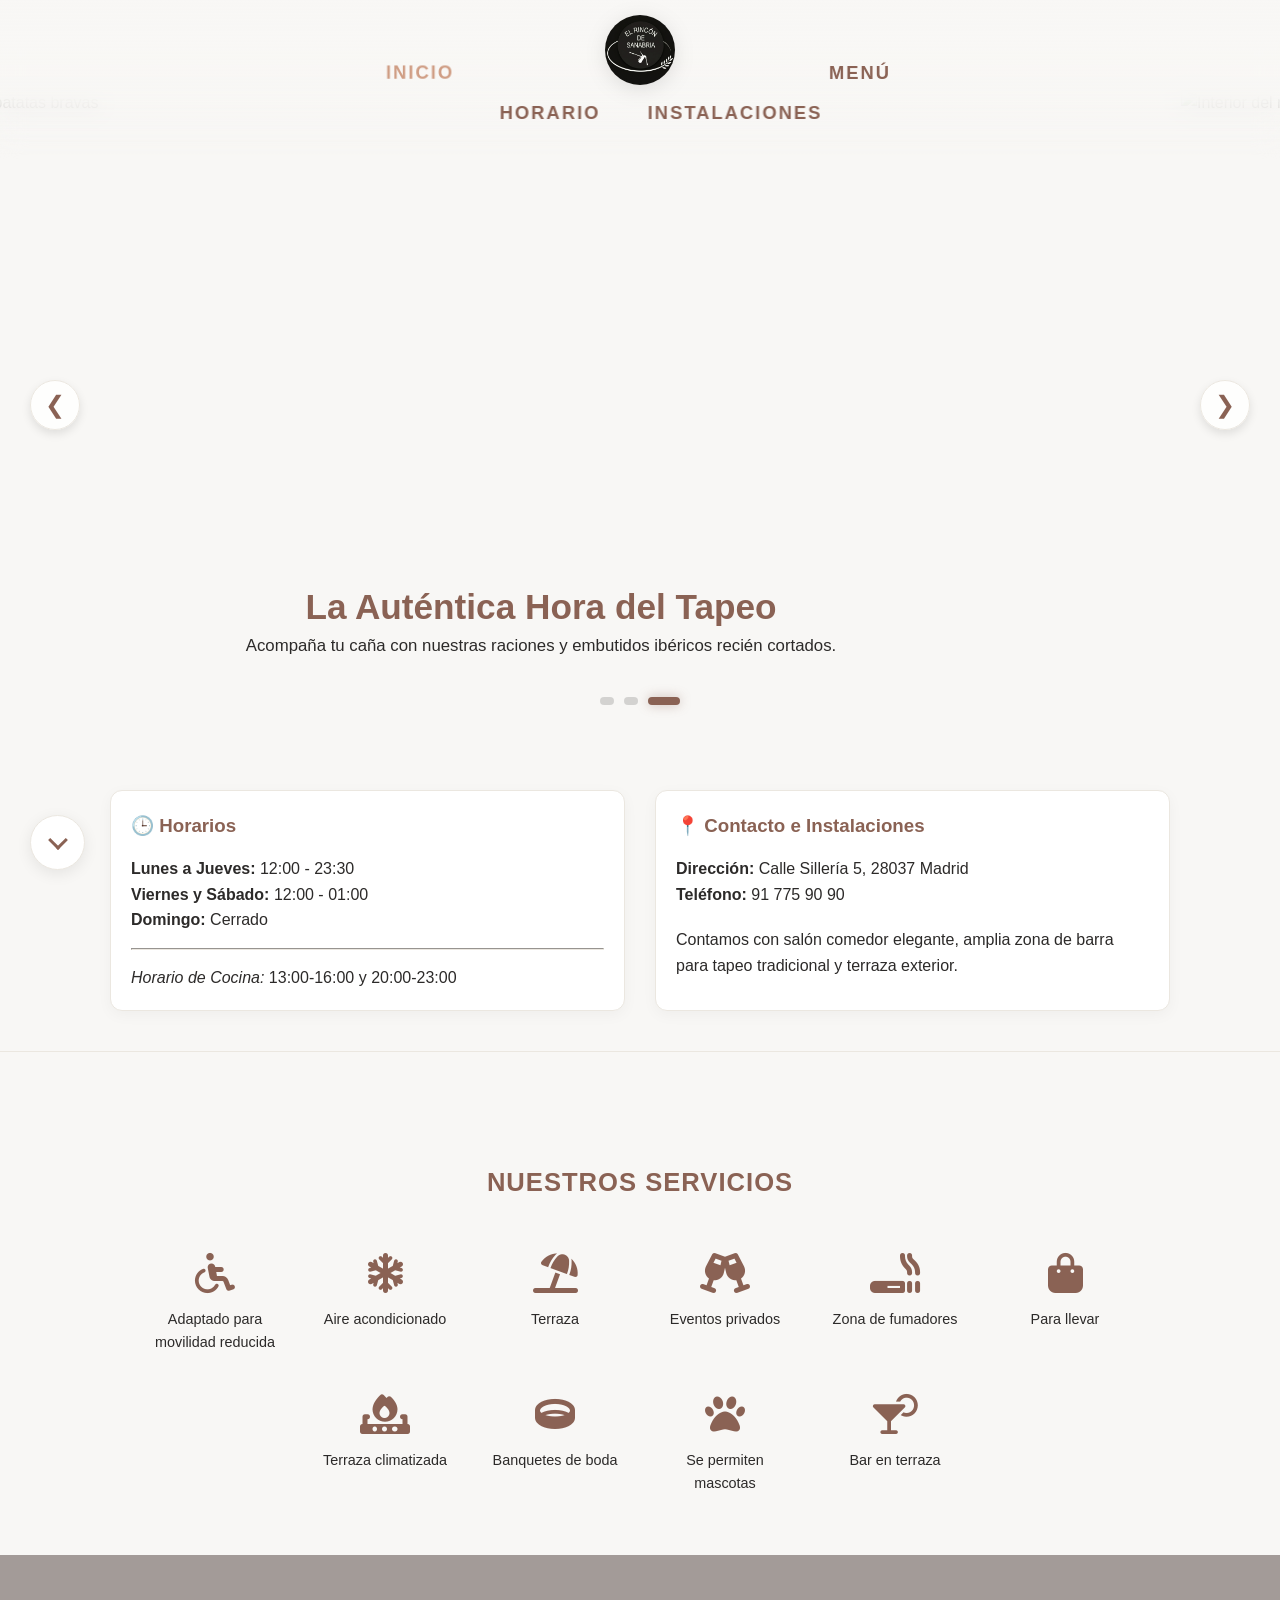
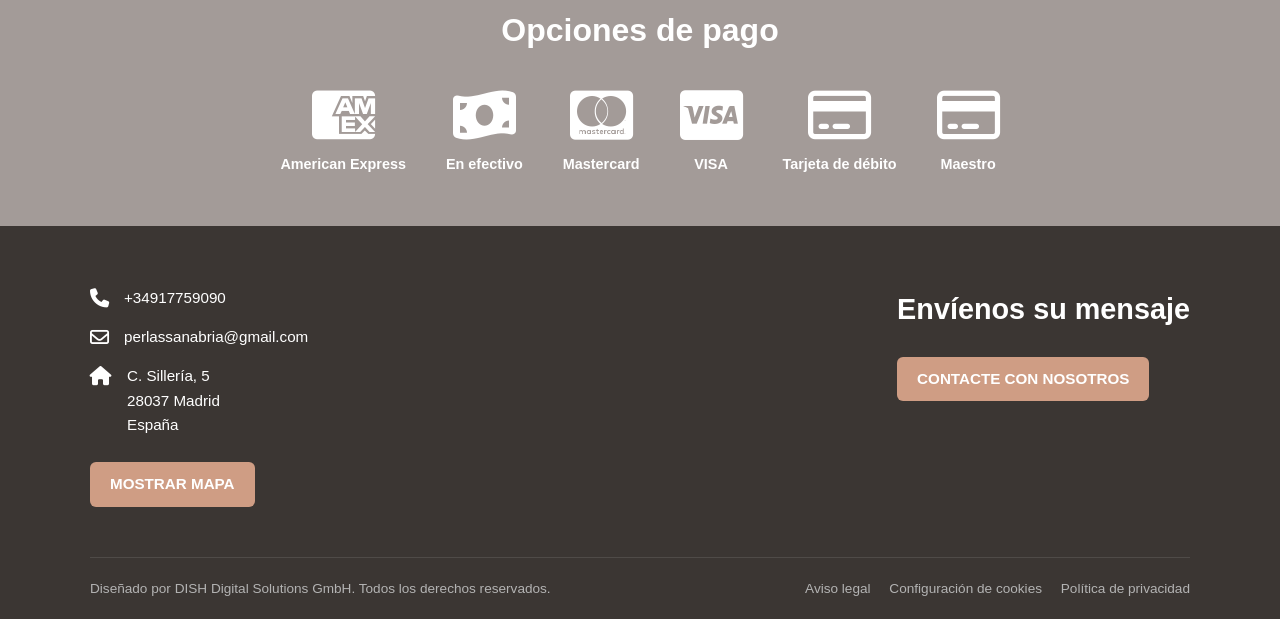
==== commit 74c08283: "Versión 2-beta con cosas por mejorar" ====
--- a/index.html
+++ b/index.html
@@ -13,9 +13,10 @@
         <div class="logo-container"><img src="images/logo.png" alt="Logotipo El Rincón de Sanabria"></div>
         <nav class="nav-links">
             <a href="index.html" class="active">Inicio</a>
-            <a href="menú especial/menu_especial.html">Menú<br>Especial</a>
-            <a href="desayunos/desayunos.html">Desayunos</a>
-            <a href="carta/carta.html">Carta</a>
+            <!-- NUEVOS ENLACES DE ANCLA Y PASARELA MENÚ -->
+            <a href="#horarios">Horario</a>
+            <a href="#instalaciones">Instalaciones</a>
+            <a href="menu/menu.html">Menú</a>
         </nav>
     </header>
 
@@ -39,7 +40,7 @@
                 <div class="carousel-text-container" style="pointer-events: auto;">
                     <h2>Menú Especial de la Casa</h2>
                     <p>Disfruta de nuestros mejores platos por 40€ con bebida y postre incluido.</p>
-                    <a href="carta/carta.html" class="btn-hero">Ver Carta</a>
+                    <a href="menu/menu.html" class="btn-hero">Ver Menús</a>
                 </div>
             </article>
 
@@ -54,11 +55,11 @@
         
         <div class="carousel-indicators" id="carouselIndicators"></div>
     </section>
-    <!-- ================= FIN CARRUSEL ================= -->
-
+
+    <!-- ================= HORARIOS E INSTALACIONES (NUEVOS IDS PARA EL MENÚ) ================= -->
     <main class="container" id="contacto-info">
         <section style="display: grid; grid-template-columns: repeat(auto-fit, minmax(300px, 1fr)); gap: 30px; text-align: left;">
-            <article class="card" style="padding: 20px; height: auto; min-height: auto;">
+            <article class="card" id="horarios" style="padding: 20px; height: auto; min-height: auto;">
                 <h3>🕒 Horarios</h3>
                 <p><strong>Lunes a Jueves:</strong> 12:00 - 23:30</p>
                 <p><strong>Viernes y Sábado:</strong> 12:00 - 01:00</p>
@@ -67,7 +68,7 @@
                 <p><em>Horario de Cocina:</em> 13:00-16:00 y 20:00-23:00</p>
             </article>
 
-            <article class="card" style="padding: 20px; height: auto; min-height: auto;">
+            <article class="card" id="instalaciones" style="padding: 20px; height: auto; min-height: auto;">
                 <h3>📍 Contacto e Instalaciones</h3>
                 <p><strong>Dirección:</strong> Calle Sillería 5, 28037 Madrid</p>
                 <p><strong>Teléfono:</strong> 91 775 90 90</p>
@@ -76,7 +77,7 @@
         </section>
     </main>
 
-    <!-- ================= SECCIÓN: SERVICIOS ================= -->
+    <!-- ================= SECCIONES INFERIORES ================= -->
     <section class="services-section">
         <h2 class="text-center category-title" style="border:none; margin-bottom:0;">Nuestros servicios</h2>
         <div class="services-grid">
@@ -93,7 +94,6 @@
         </div>
     </section>
 
-    <!-- ================= SECCIÓN: OPCIONES DE PAGO ================= -->
     <section class="payments-section">
         <h2>Opciones de pago</h2>
         <div class="payments-grid">
@@ -106,22 +106,12 @@
         </div>
     </section>
 
-    <!-- ================= FOOTER ================= -->
     <footer class="main-footer">
         <div class="footer-content">
             <address class="footer-contact" style="font-style: normal;">
-                <div class="contact-row">
-                    <i class="fa-solid fa-phone" aria-hidden="true"></i>
-                    <a href="tel:+34917759090">+34917759090</a>
-                </div>
-                <div class="contact-row">
-                    <i class="fa-regular fa-envelope" aria-hidden="true"></i>
-                    <a href="mailto:perlassanabria@gmail.com">perlassanabria@gmail.com</a>
-                </div>
-                <div class="contact-row">
-                    <i class="fa-solid fa-house" aria-hidden="true"></i>
-                    <span>C. Sillería, 5<br>28037 Madrid<br>España</span>
-                </div>
+                <div class="contact-row"><i class="fa-solid fa-phone" aria-hidden="true"></i><a href="tel:+34917759090">+34917759090</a></div>
+                <div class="contact-row"><i class="fa-regular fa-envelope" aria-hidden="true"></i><a href="mailto:perlassanabria@gmail.com">perlassanabria@gmail.com</a></div>
+                <div class="contact-row"><i class="fa-solid fa-house" aria-hidden="true"></i><span>C. Sillería, 5<br>28037 Madrid<br>España</span></div>
                 <a href="https://maps.google.com/?q=C.+Silleria,+5,+28037+Madrid" target="_blank" rel="noopener noreferrer" class="btn-mapa">MOSTRAR MAPA</a>
             </address>
 
@@ -141,12 +131,10 @@
         </div>
     </footer>
 
-    <!-- BOTONES FLOTANTES -->
     <button id="scrollActionBtn" class="scroll-action-btn" aria-label="Volver arriba">
         <div class="scroll-arrow"></div>
     </button>
 
-    <!-- SCRIPT AVANZADO: CARROUSEL Y SCROLL BTN -->
     <script>
         const track = document.getElementById('homeCarousel');
         const indicatorsContainer = document.getElementById('carouselIndicators');
@@ -200,29 +188,14 @@
                 track.scrollLeft += track.clientWidth;
             }, 5000);
         }
-        function resetAutoPlay() {
-            clearInterval(autoPlayTimer);
-            startAutoPlay();
-        }
+        function resetAutoPlay() { clearInterval(autoPlayTimer); startAutoPlay(); }
 
         startAutoPlay();
         track.addEventListener('touchstart', resetAutoPlay, {passive: true});
 
-        window.manualScrollPrev = function() {
-            resetAutoPlay();
-            track.style.scrollBehavior = 'smooth';
-            track.scrollLeft -= track.clientWidth;
-        }
-        window.manualScrollNext = function() {
-            resetAutoPlay();
-            track.style.scrollBehavior = 'smooth';
-            track.scrollLeft += track.clientWidth;
-        }
-        window.manualGoToSlide = function(index) {
-            resetAutoPlay();
-            track.style.scrollBehavior = 'smooth';
-            track.scrollLeft = index * track.clientWidth;
-        }
+        window.manualScrollPrev = function() { resetAutoPlay(); track.style.scrollBehavior = 'smooth'; track.scrollLeft -= track.clientWidth; }
+        window.manualScrollNext = function() { resetAutoPlay(); track.style.scrollBehavior = 'smooth'; track.scrollLeft += track.clientWidth; }
+        window.manualGoToSlide = function(index) { resetAutoPlay(); track.style.scrollBehavior = 'smooth'; track.scrollLeft = index * track.clientWidth; }
 
         const scrollBtn = document.getElementById('scrollActionBtn');
         window.addEventListener('scroll', () => {
--- a/style.css
+++ b/style.css
@@ -13,7 +13,13 @@
 
 * { box-sizing: border-box; margin: 0; padding: 0; font-family: 'Segoe UI', Tahoma, Geneva, Verdana, sans-serif; }
 
+/* Añadido Scroll Smooth para que al pulsar Horario baje suavemente */
+html { scroll-behavior: smooth; }
+
 body { background-color: var(--bg-color); color: var(--text-main); line-height: 1.6; padding-top: 150px; overflow-x: hidden; }
+
+/* Esto evita que la cabecera tape los elementos al navegar con los enlaces de ancla (#) */
+#horarios, #instalaciones { scroll-margin-top: 180px; }
 
 /* ================= MENÚ SUPERIOR ================= */
 .top-nav {
@@ -59,10 +65,11 @@
     animation: windCascade 0.6s cubic-bezier(0.2, 0.8, 0.2, 1) forwards;
 }
 
-.nav-links a:nth-child(1) { --final-tX: -185px; --final-tY: -45px; animation-delay: 0.05s; } 
-.nav-links a:nth-child(2) { --final-tX: -70px;  --final-tY: -5px;  animation-delay: 0.1s; } 
-.nav-links a:nth-child(3) { --final-tX: 70px;   --final-tY: -5px;  animation-delay: 0.15s; } 
-.nav-links a:nth-child(4) { --final-tX: 185px;  --final-tY: -45px; animation-delay: 0.2s; } 
+/* MODIFICADO: Ajuste del arco para que quepa "INSTALACIONES" sin chocar */
+.nav-links a:nth-child(1) { --final-tX: -220px; --final-tY: -45px; animation-delay: 0.05s; } /* INICIO */
+.nav-links a:nth-child(2) { --final-tX: -90px;  --final-tY: -5px;  animation-delay: 0.1s; }  /* HORARIO */
+.nav-links a:nth-child(3) { --final-tX: 95px;   --final-tY: -5px;  animation-delay: 0.15s; } /* INSTALACIONES */
+.nav-links a:nth-child(4) { --final-tX: 220px;  --final-tY: -45px; animation-delay: 0.2s; }  /* MENÚ */
 
 @keyframes windCascade {
     0% { opacity: 0; transform: translate(calc(-50% + var(--final-tX) - 30px), calc(-50% + var(--final-tY) + 10px)); }
@@ -79,11 +86,12 @@
 h1, h2, h3 { color: var(--accent-terracotta); margin-bottom: 15px; }
 .text-center { text-align: center; }
 .mt-2 { margin-top: 20px; } .mb-2 { margin-bottom: 20px; }
-
 .category-title { font-size: 1.6rem; color: var(--accent-terracotta); margin: 50px 0 20px 0; text-transform: uppercase; border-bottom: 2px solid var(--accent-gold); padding-bottom: 10px; display: block; letter-spacing: 1px; }
 
+/* Tarjetas Verticales */
 .grid-menu { display: grid; grid-template-columns: repeat(auto-fill, minmax(300px, 1fr)); gap: 20px; margin-top: 30px; }
-.card { background: var(--surface-color); border-radius: var(--border-radius); overflow: hidden; box-shadow: 0 4px 15px rgba(0,0,0,0.04); border: 1px solid var(--surface-light); display: flex; flex-direction: column; height: auto; min-height: 420px; color: var(--text-main); }
+.card { background: var(--surface-color); border-radius: var(--border-radius); overflow: hidden; box-shadow: 0 4px 15px rgba(0,0,0,0.04); border: 1px solid var(--surface-light); display: flex; flex-direction: column; height: auto; min-height: 420px; color: var(--text-main); transition: transform 0.3s ease, box-shadow 0.3s ease; }
+.card-hover:hover { transform: translateY(-5px); box-shadow: 0 10px 25px rgba(0,0,0,0.08); border-color: var(--accent-gold); }
 .card-img { width: 100%; height: 200px; min-height: 200px; object-fit: cover; }
 .card-body { padding: 20px; flex-grow: 1; display: flex; flex-direction: column; }
 .card-header { display: flex; justify-content: space-between; align-items: flex-start; margin-bottom: 10px; }
@@ -91,18 +99,9 @@
 .card-price { color: var(--accent-terracotta); font-weight: 800; font-size: 1.15rem; white-space: nowrap; }
 .card-desc { color: var(--text-muted); font-size: 0.9rem; margin-bottom: 15px; }
 
-/* ================= TARJETAS HORIZONTALES (LA CARTA) ================= */
+/* Tarjetas Horizontales */
 .grid-menu-horizontal { display: grid; grid-template-columns: repeat(auto-fill, minmax(450px, 1fr)); gap: 20px; }
-.card-horizontal {
-    background: var(--surface-color); 
-    border-radius: var(--border-radius); 
-    overflow: hidden;
-    box-shadow: 0 4px 15px rgba(0,0,0,0.04); 
-    border: 1px solid var(--surface-light);
-    display: flex; flex-direction: row; cursor: pointer; transition: var(--transition); 
-    height: 160px; /* <--- FIJADO: Para que sean todas iguales en PC */
-    color: var(--text-main);
-}
+.card-horizontal { background: var(--surface-color); border-radius: var(--border-radius); overflow: hidden; box-shadow: 0 4px 15px rgba(0,0,0,0.04); border: 1px solid var(--surface-light); display: flex; flex-direction: row; cursor: pointer; transition: var(--transition); height: 160px; color: var(--text-main); }
 .card-horizontal:hover { transform: translateY(-4px); border-color: var(--accent-gold); box-shadow: 0 8px 25px rgba(0,0,0,0.08); }
 .card-img-left { width: 140px; min-width: 140px; height: 100%; object-fit: cover; border-right: 1px solid var(--surface-light); }
 .card-body-horizontal { padding: 15px; display: flex; flex-direction: column; width: 100%; overflow: hidden; }
@@ -117,69 +116,6 @@
 .special-menu-box h3 { font-size: 1.3rem; letter-spacing: 1px; margin-top: 30px; color: var(--accent-terracotta); text-transform: uppercase; font-weight: 700; }
 .special-menu-list { list-style: none; padding: 0; margin: 15px 0 30px; }
 .special-menu-list li { margin-bottom: 10px; font-size: 1.1rem; color: var(--text-main); }
-
-/* ================= BOTONES FLOTANTES Y MODALES ================= */
-.ai-fab-floating {
-    position: fixed; bottom: 30px; right: 30px; z-index: 1000;
-    background: linear-gradient(135deg, var(--accent-gold), var(--accent-terracotta));
-    color: #ffffff; border: none; padding: 15px 25px; font-size: 1.05rem; font-weight: bold;
-    border-radius: 50px; cursor: pointer; box-shadow: 0 8px 25px rgba(207, 157, 132, 0.4);
-    transition: transform 0.2s ease, box-shadow 0.2s ease;
-}
-.ai-fab-floating:active { transform: scale(0.95); }
-
-.scroll-action-btn {
-    position: fixed; left: 30px; bottom: 30px; z-index: 1000;
-    width: 55px; height: 55px; background: var(--surface-color);
-    border: 1px solid var(--surface-light); border-radius: 50%;
-    display: flex; justify-content: center; align-items: center;
-    cursor: pointer; box-shadow: 0 4px 15px rgba(0,0,0,0.08);
-    transition: all 0.5s cubic-bezier(0.25, 1, 0.5, 1);
-}
-.scroll-action-btn:hover { background: var(--accent-gold); border-color: var(--accent-gold); }
-.scroll-arrow { width: 14px; height: 14px; border-bottom: 3px solid var(--accent-terracotta); border-right: 3px solid var(--accent-terracotta); transform: translateY(-3px) rotate(45deg); transition: all 0.3s ease; }
-.scroll-action-btn:hover .scroll-arrow { border-color: #ffffff; }
-.scroll-action-btn.flipped { transform: rotate(180deg); }
-
-/* MODAL / POPUPS */
-.modal-overlay {
-    position: fixed; top: 0; left: 0; width: 100%; height: 100%;
-    background: rgba(248, 247, 245, 0.85); backdrop-filter: blur(8px);
-    display: flex; justify-content: center; align-items: center; z-index: 2000; padding: 20px;
-    opacity: 0; visibility: hidden; transition: opacity 0.3s ease, visibility 0.3s ease;
-}
-.modal-overlay.active { opacity: 1; visibility: visible; }
-.modal-content {
-    background: var(--surface-color); width: 100%; max-width: 500px;
-    border-radius: var(--border-radius); position: relative; max-height: 90vh; overflow-y: auto; 
-    box-shadow: 0 20px 50px rgba(0,0,0,0.15); transform: scale(0.8); transition: transform 0.4s cubic-bezier(0.175, 0.885, 0.32, 1.275);
-    border: 1px solid var(--surface-light);
-}
-.modal-overlay.active .modal-content { transform: scale(1); }
-.dish-modal-img { width: 100%; height: 250px; object-fit: cover; border-bottom: 1px solid var(--surface-light); }
-.dish-modal-body { padding: 30px; }
-.modal-close {
-    position: absolute; top: 15px; right: 15px; background: rgba(255,255,255,0.9); border: 1px solid var(--surface-light); color: var(--text-main);
-    width: 35px; height: 35px; border-radius: 50%; font-size: 1.2rem; cursor: pointer; display: flex; justify-content: center; align-items: center;
-    transition: background 0.2s; backdrop-filter: blur(4px); box-shadow: 0 2px 10px rgba(0,0,0,0.1);
-}
-.modal-close:hover { background: var(--accent-gold); color: white; border-color: var(--accent-gold); }
-
-/* WIZARD IA (EL BOT DE LA CARTA) */
-.wizard-content { padding: 30px; }
-.wizard-step { display: none; flex-direction: column; gap: 15px; }
-.wizard-step.active { display: flex; animation: fadeIn 0.3s; }
-@keyframes fadeIn { from { opacity: 0; transform: translateY(10px); } to { opacity: 1; transform: translateY(0); } }
-.option-grid { display: flex; flex-wrap: wrap; gap: 10px; justify-content: center; }
-.option-btn { background: var(--bg-color); color: var(--text-main); border: 1px solid var(--surface-light); padding: 10px 15px; border-radius: 8px; cursor: pointer; flex-grow: 1; text-align: center; transition: all 0.2s;}
-.option-btn.selected { background: rgba(207, 157, 132, 0.15); border-color: var(--accent-gold); color: var(--accent-terracotta); font-weight: bold;}
-.tags-input { width: 100%; background: var(--bg-color); border: 1px solid var(--surface-light); padding: 12px; border-radius: 8px; color: var(--text-main); outline: none; margin-bottom: 10px;}
-.tag { background: var(--accent-gold); color: #fff; padding: 4px 10px; border-radius: 12px; font-size: 0.85rem; display: inline-flex; align-items: center; gap: 5px; margin: 2px;}
-.btn-primary { background: var(--accent-terracotta); color: white; border: none; padding: 12px; border-radius: 8px; cursor: pointer; font-weight: bold; width: 100%; margin-top: 10px; transition: 0.2s;}
-.btn-primary:active { transform: scale(0.95); }
-.btn-secondary { background: transparent; color: var(--text-muted); border: 1px solid var(--text-muted); padding: 12px; border-radius: 8px; cursor: pointer; width: 100%; margin-top: 10px;}
-.flex-row { display: flex; gap: 10px; }
-
 
 /* ================= SECCIÓN COMPLEMENTOS (SERVICIOS Y PAGOS) ================= */
 .services-section { padding: 60px 20px; background-color: var(--bg-color); border-top: 1px solid var(--surface-light); }
@@ -211,7 +147,41 @@
 .footer-links a { color: #b3b3b3; text-decoration: none; margin-left: 15px; }
 .footer-links a:hover { color: white; }
 
-/* ================= CARRUSEL INICIO ================= */
+/* ================= BOTONES FLOTANTES Y MODALES ================= */
+.ai-fab-floating { position: fixed; bottom: 30px; right: 30px; z-index: 1000; background: linear-gradient(135deg, var(--accent-gold), var(--accent-terracotta)); color: #ffffff; border: none; padding: 15px 25px; font-size: 1.05rem; font-weight: bold; border-radius: 50px; cursor: pointer; box-shadow: 0 8px 25px rgba(207, 157, 132, 0.4); transition: transform 0.2s ease, box-shadow 0.2s ease; }
+.ai-fab-floating:active { transform: scale(0.95); }
+
+.scroll-action-btn { position: fixed; left: 30px; bottom: 30px; z-index: 1000; width: 55px; height: 55px; background: var(--surface-color); border: 1px solid var(--surface-light); border-radius: 50%; display: flex; justify-content: center; align-items: center; cursor: pointer; box-shadow: 0 4px 15px rgba(0,0,0,0.08); transition: all 0.5s cubic-bezier(0.25, 1, 0.5, 1); }
+.scroll-action-btn:hover { background: var(--accent-gold); border-color: var(--accent-gold); }
+.scroll-arrow { width: 14px; height: 14px; border-bottom: 3px solid var(--accent-terracotta); border-right: 3px solid var(--accent-terracotta); transform: translateY(-3px) rotate(45deg); transition: all 0.3s ease; }
+.scroll-action-btn:hover .scroll-arrow { border-color: #ffffff; }
+.scroll-action-btn.flipped { transform: rotate(180deg); }
+
+.modal-overlay { position: fixed; top: 0; left: 0; width: 100%; height: 100%; background: rgba(248, 247, 245, 0.85); backdrop-filter: blur(8px); display: flex; justify-content: center; align-items: center; z-index: 2000; padding: 20px; opacity: 0; visibility: hidden; transition: opacity 0.3s ease, visibility 0.3s ease; }
+.modal-overlay.active { opacity: 1; visibility: visible; }
+.modal-content { background: var(--surface-color); width: 100%; max-width: 500px; border-radius: var(--border-radius); position: relative; max-height: 90vh; overflow-y: auto; box-shadow: 0 20px 50px rgba(0,0,0,0.15); transform: scale(0.8); transition: transform 0.4s cubic-bezier(0.175, 0.885, 0.32, 1.275); border: 1px solid var(--surface-light); }
+.modal-overlay.active .modal-content { transform: scale(1); }
+.dish-modal-img { width: 100%; height: 250px; object-fit: cover; border-bottom: 1px solid var(--surface-light); }
+.dish-modal-body { padding: 30px; }
+.modal-close { position: absolute; top: 15px; right: 15px; background: rgba(255,255,255,0.9); border: 1px solid var(--surface-light); color: var(--text-main); width: 35px; height: 35px; border-radius: 50%; font-size: 1.2rem; cursor: pointer; display: flex; justify-content: center; align-items: center; transition: background 0.2s; backdrop-filter: blur(4px); box-shadow: 0 2px 10px rgba(0,0,0,0.1); }
+.modal-close:hover { background: var(--accent-gold); color: white; border-color: var(--accent-gold); }
+
+/* WIZARD IA */
+.wizard-content { padding: 30px; }
+.wizard-step { display: none; flex-direction: column; gap: 15px; }
+.wizard-step.active { display: flex; animation: fadeIn 0.3s; }
+@keyframes fadeIn { from { opacity: 0; transform: translateY(10px); } to { opacity: 1; transform: translateY(0); } }
+.option-grid { display: flex; flex-wrap: wrap; gap: 10px; justify-content: center; }
+.option-btn { background: var(--bg-color); color: var(--text-main); border: 1px solid var(--surface-light); padding: 10px 15px; border-radius: 8px; cursor: pointer; flex-grow: 1; text-align: center; transition: all 0.2s;}
+.option-btn.selected { background: rgba(207, 157, 132, 0.15); border-color: var(--accent-gold); color: var(--accent-terracotta); font-weight: bold;}
+.tags-input { width: 100%; background: var(--bg-color); border: 1px solid var(--surface-light); padding: 12px; border-radius: 8px; color: var(--text-main); outline: none; margin-bottom: 10px;}
+.tag { background: var(--accent-gold); color: #fff; padding: 4px 10px; border-radius: 12px; font-size: 0.85rem; display: inline-flex; align-items: center; gap: 5px; margin: 2px;}
+.btn-primary { background: var(--accent-terracotta); color: white; border: none; padding: 12px; border-radius: 8px; cursor: pointer; font-weight: bold; width: 100%; margin-top: 10px; transition: 0.2s;}
+.btn-primary:active { transform: scale(0.95); }
+.btn-secondary { background: transparent; color: var(--text-muted); border: 1px solid var(--text-muted); padding: 12px; border-radius: 8px; cursor: pointer; width: 100%; margin-top: 10px;}
+.flex-row { display: flex; gap: 10px; }
+
+/* ================= CARRUSEL INICIO (-60PX) ================= */
 .carousel-wrapper { position: relative; width: 100%; height: 70vh; min-height: 450px; max-height: 700px; overflow: hidden; margin-bottom: 30px; margin-top: -60px; }
 .carousel-wrapper::before { content: ""; position: absolute; top: 0; left: 0; width: 100%; height: 150px; background: linear-gradient(to bottom, rgba(248, 247, 245, 0.8) 0%, transparent 100%); z-index: 5; pointer-events: none; }
 .carousel-track { display: flex; width: 100%; height: 100%; overflow-x: auto; overflow-y: hidden; scroll-snap-type: x mandatory; -ms-overflow-style: none; scrollbar-width: none; }
@@ -230,22 +200,20 @@
 .indicator-dot { width: 14px; height: 8px; background: rgba(0,0,0,0.15); border-radius: 8px; cursor: pointer; transition: all 0.4s cubic-bezier(0.25, 1, 0.5, 1); pointer-events: auto; }
 .indicator-dot.active { background: var(--accent-terracotta); width: 32px; box-shadow: 0 0 12px rgba(138, 98, 84, 0.4); }
 
-/* ================= DISPOSITIVOS MÓVILES (REGLAS DE SIMETRÍA) ================= */
+/* ================= DISPOSITIVOS MÓVILES (NUEVA SIMETRÍA) ================= */
 @media (max-width: 768px) {
     body { padding-top: 140px; }
     .top-nav { height: 140px; padding-top: 10px; }
     .logo-container img { height: 55px; width: 55px; } 
     
-    .nav-links a { font-size: 0.95rem; letter-spacing: 1px; }
-    .nav-links a:nth-child(1) { --final-tX: -135px; --final-tY: -35px; }
-    .nav-links a:nth-child(2) { --final-tX: -55px;  --final-tY: 0px; }
-    .nav-links a:nth-child(3) { --final-tX: 55px;   --final-tY: 0px; }
-    .nav-links a:nth-child(4) { --final-tX: 135px;  --final-tY: -35px; }
+    .nav-links a { font-size: 0.85rem; letter-spacing: 1px; }
+    .nav-links a:nth-child(1) { --final-tX: -145px; --final-tY: -35px; }
+    .nav-links a:nth-child(2) { --final-tX: -65px;  --final-tY: 0px; }
+    .nav-links a:nth-child(3) { --final-tX: 65px;   --final-tY: 0px; }
+    .nav-links a:nth-child(4) { --final-tX: 145px;  --final-tY: -35px; }
     
     .grid-menu-horizontal { grid-template-columns: 1fr; }
-    
-    /* <--- AQUÍ ESTÁ LA MAGIA PARA LA SIMETRÍA EN MÓVIL ---> */
-    .card-horizontal { height: 150px; } /* Altura fija para forzar simetría perfecta */
+    .card-horizontal { height: 150px; } 
     .card-img-left { width: 120px; min-width: 120px; }
     .card-title-horizontal { font-size: 1.05rem; }
     
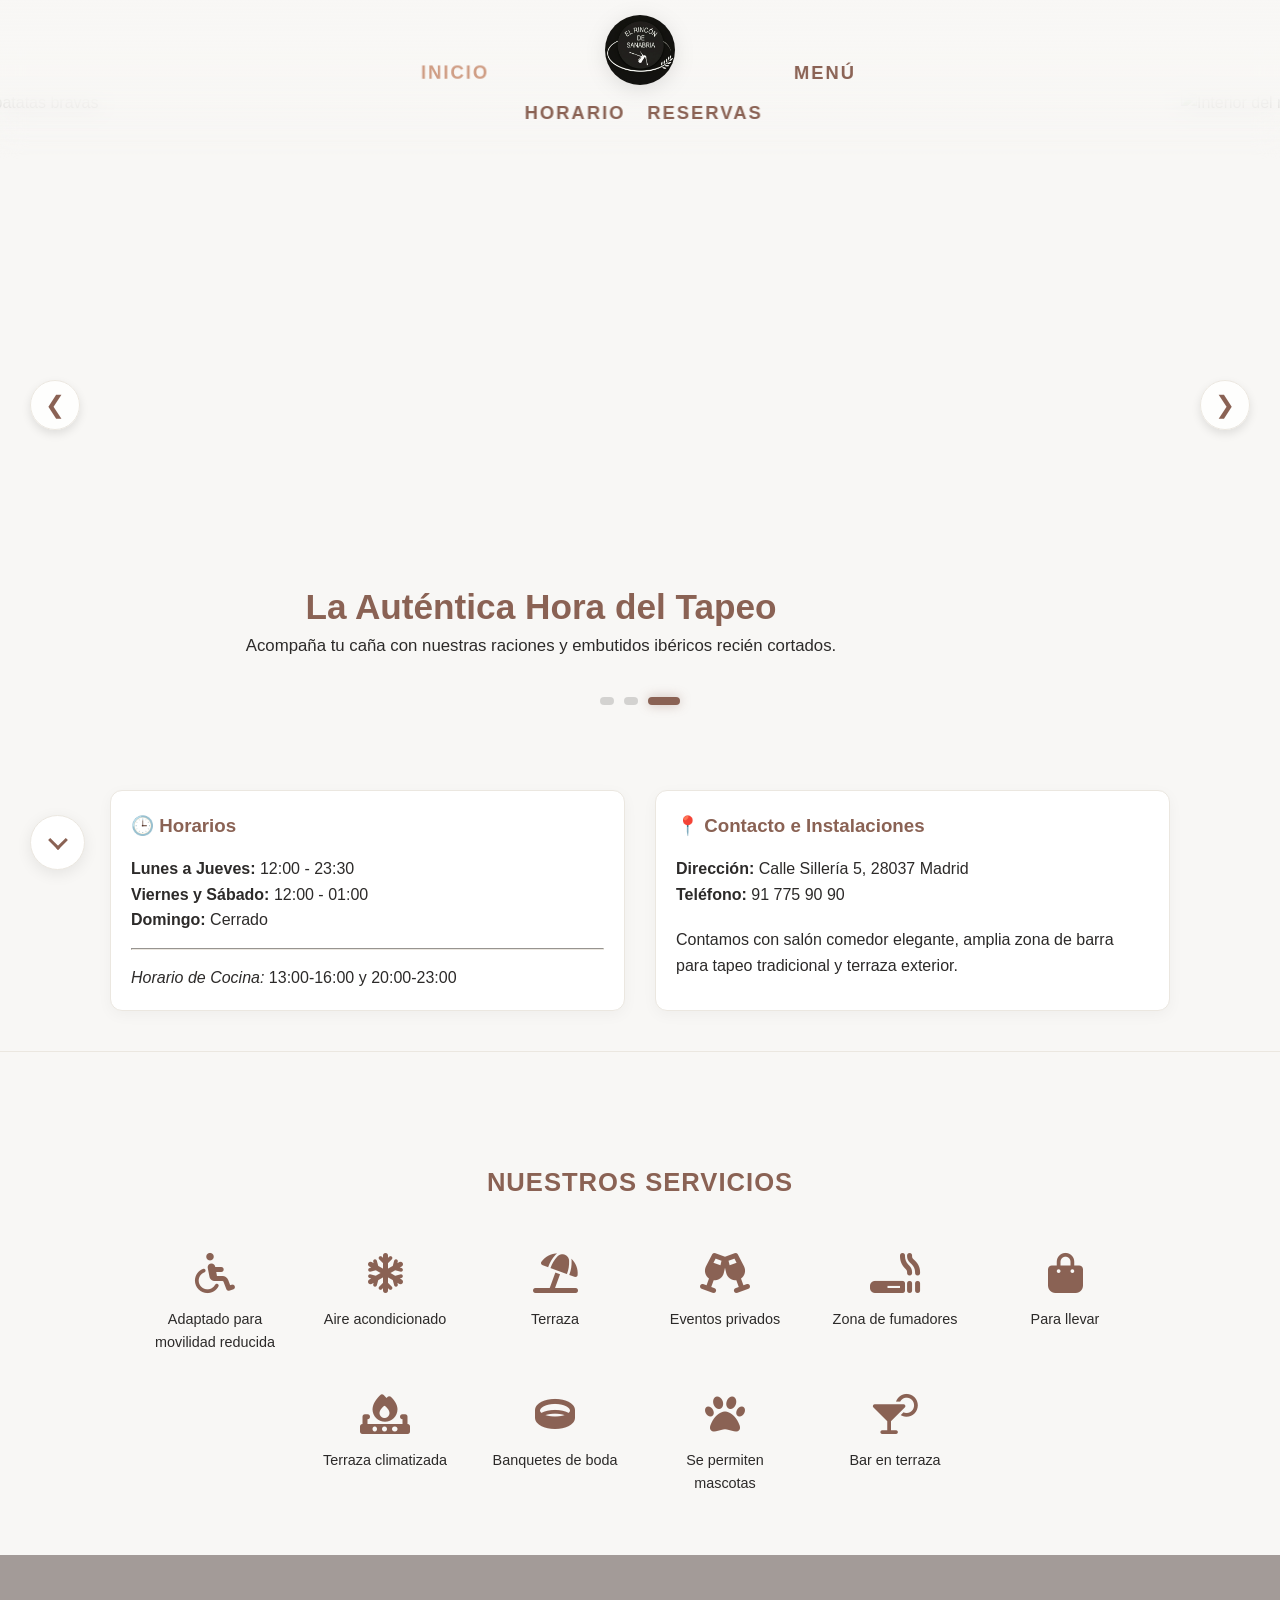
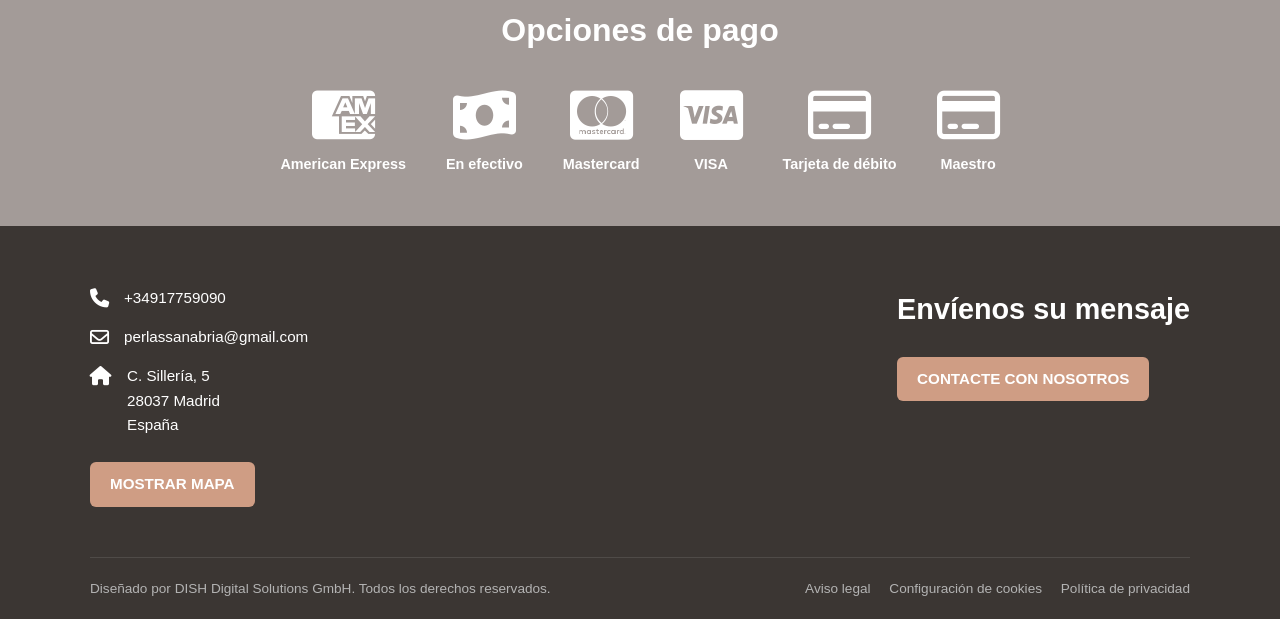
==== commit 73fd3a41: "2-beta 1" ====
--- a/index.html
+++ b/index.html
@@ -4,7 +4,7 @@
     <meta charset="UTF-8">
     <meta name="viewport" content="width=device-width, initial-scale=1.0">
     <title>Inicio | El Rincón de Sanabria Madrid</title>
-    <meta name="description" content="Restaurante en Madrid especializado en tradición, producto de primera calidad y raciones caseras. Reserva tu mesa hoy.">
+    <meta name="description" content="Restaurante en Madrid especializado en tradición, producto de primera calidad y raciones caseras. Realiza tu reserva online de mesa o local completo.">
     <link rel="stylesheet" href="style.css">
     <link rel="stylesheet" href="https://cdnjs.cloudflare.com/ajax/libs/font-awesome/6.4.0/css/all.min.css">
 </head>
@@ -13,17 +13,15 @@
         <div class="logo-container"><img src="images/logo.png" alt="Logotipo El Rincón de Sanabria"></div>
         <nav class="nav-links">
             <a href="index.html" class="active">Inicio</a>
-            <!-- NUEVOS ENLACES DE ANCLA Y PASARELA MENÚ -->
             <a href="#horarios">Horario</a>
-            <a href="#instalaciones">Instalaciones</a>
+            <a href="reservas/reservas.html">Reservas</a>
             <a href="menu/menu.html">Menú</a>
         </nav>
     </header>
 
-    <!-- ================= CARRUSEL ================= -->
     <section class="carousel-wrapper" aria-label="Galería de inicio">
-        <button class="carousel-btn carousel-prev" onclick="manualScrollPrev()" aria-label="Anterior">&#10094;</button>
-        <button class="carousel-btn carousel-next" onclick="manualScrollNext()" aria-label="Siguiente">&#10095;</button>
+        <button class="carousel-btn carousel-prev" onclick="manualScrollPrev()" aria-label="Anterior">❮</button>
+        <button class="carousel-btn carousel-next" onclick="manualScrollNext()" aria-label="Siguiente">❯</button>
 
         <div class="carousel-track" id="homeCarousel">
             <article class="carousel-slide">
@@ -31,7 +29,7 @@
                 <div class="carousel-text-container" style="pointer-events: auto;">
                     <h1>Bienvenidos a El Rincón de Sanabria</h1>
                     <p>Tradición, producto de primera calidad y vanguardia en el corazón de Madrid.</p>
-                    <a href="#contacto-info" class="btn-hero">Reservar Mesa</a>
+                    <a href="reservas/reservas.html" class="btn-hero">Reservar Mesa</a>
                 </div>
             </article>
 
@@ -56,8 +54,7 @@
         <div class="carousel-indicators" id="carouselIndicators"></div>
     </section>
 
-    <!-- ================= HORARIOS E INSTALACIONES (NUEVOS IDS PARA EL MENÚ) ================= -->
-    <main class="container" id="contacto-info">
+    <main class="container">
         <section style="display: grid; grid-template-columns: repeat(auto-fit, minmax(300px, 1fr)); gap: 30px; text-align: left;">
             <article class="card" id="horarios" style="padding: 20px; height: auto; min-height: auto;">
                 <h3>🕒 Horarios</h3>
@@ -68,7 +65,7 @@
                 <p><em>Horario de Cocina:</em> 13:00-16:00 y 20:00-23:00</p>
             </article>
 
-            <article class="card" id="instalaciones" style="padding: 20px; height: auto; min-height: auto;">
+            <article class="card" style="padding: 20px; height: auto; min-height: auto;">
                 <h3>📍 Contacto e Instalaciones</h3>
                 <p><strong>Dirección:</strong> Calle Sillería 5, 28037 Madrid</p>
                 <p><strong>Teléfono:</strong> 91 775 90 90</p>
@@ -77,7 +74,6 @@
         </section>
     </main>
 
-    <!-- ================= SECCIONES INFERIORES ================= -->
     <section class="services-section">
         <h2 class="text-center category-title" style="border:none; margin-bottom:0;">Nuestros servicios</h2>
         <div class="services-grid">
@@ -114,13 +110,11 @@
                 <div class="contact-row"><i class="fa-solid fa-house" aria-hidden="true"></i><span>C. Sillería, 5<br>28037 Madrid<br>España</span></div>
                 <a href="https://maps.google.com/?q=C.+Silleria,+5,+28037+Madrid" target="_blank" rel="noopener noreferrer" class="btn-mapa">MOSTRAR MAPA</a>
             </address>
-
             <div class="footer-message">
                 <h3>Envíenos su mensaje</h3>
                 <a href="mailto:perlassanabria@gmail.com" class="btn-mapa">CONTACTE CON NOSOTROS</a>
             </div>
         </div>
-
         <div class="footer-bottom">
             <span>Diseñado por DISH Digital Solutions GmbH. Todos los derechos reservados.</span>
             <nav class="footer-links" aria-label="Enlaces legales">
@@ -131,9 +125,7 @@
         </div>
     </footer>
 
-    <button id="scrollActionBtn" class="scroll-action-btn" aria-label="Volver arriba">
-        <div class="scroll-arrow"></div>
-    </button>
+    <button id="scrollActionBtn" class="scroll-action-btn" aria-label="Volver arriba"><div class="scroll-arrow"></div></button>
 
     <script>
         const track = document.getElementById('homeCarousel');
@@ -189,7 +181,6 @@
             }, 5000);
         }
         function resetAutoPlay() { clearInterval(autoPlayTimer); startAutoPlay(); }
-
         startAutoPlay();
         track.addEventListener('touchstart', resetAutoPlay, {passive: true});
 
--- a/style.css
+++ b/style.css
@@ -12,22 +12,17 @@
 }
 
 * { box-sizing: border-box; margin: 0; padding: 0; font-family: 'Segoe UI', Tahoma, Geneva, Verdana, sans-serif; }
-
-/* Añadido Scroll Smooth para que al pulsar Horario baje suavemente */
 html { scroll-behavior: smooth; }
-
 body { background-color: var(--bg-color); color: var(--text-main); line-height: 1.6; padding-top: 150px; overflow-x: hidden; }
 
-/* Esto evita que la cabecera tape los elementos al navegar con los enlaces de ancla (#) */
-#horarios, #instalaciones { scroll-margin-top: 180px; }
-
-/* ================= MENÚ SUPERIOR ================= */
+#horarios { scroll-margin-top: 180px; }
+
+/* ================= MENÚ SUPERIOR (SOMETIDO A AJUSTE DE CURVA) ================= */
 .top-nav {
     position: fixed; top: 0; left: 0; width: 100%; height: 160px;
     display: flex; flex-direction: column; justify-content: flex-start; align-items: center;
     padding-top: 15px; z-index: 1000; pointer-events: none; 
 }
-
 .top-nav::before {
     content: ""; position: absolute; top: 0; left: 0; width: 100%; height: 100%;
     background: linear-gradient(180deg, rgba(248, 247, 245, 0.98) 0%, rgba(248, 247, 245, 0.85) 60%, transparent 100%);
@@ -36,14 +31,12 @@
     -webkit-mask-image: linear-gradient(to bottom, black 55%, transparent 100%);
     z-index: -1; pointer-events: none;
 }
-
 .top-nav * { pointer-events: auto; }
 
 @keyframes logoCascade {
     0% { opacity: 0; transform: translate(-40px, 10px); }
     100% { opacity: 1; transform: translate(0, 0); }
 }
-
 .logo-container {
     position: relative; z-index: 10; opacity: 0;
     will-change: transform, opacity;
@@ -53,7 +46,6 @@
 .logo-container img { height: 70px; width: 70px; object-fit: cover; border-radius: 50%; filter: drop-shadow(0 4px 10px rgba(0,0,0,0.1)); }
 
 .nav-links { position: relative; width: 100%; height: 40px; margin-top: 5px; }
-
 .nav-links a {
     position: absolute; left: 50%; top: 50%; 
     background: transparent !important; text-decoration: none !important; border: none !important; outline: none !important;
@@ -65,17 +57,16 @@
     animation: windCascade 0.6s cubic-bezier(0.2, 0.8, 0.2, 1) forwards;
 }
 
-/* MODIFICADO: Ajuste del arco para que quepa "INSTALACIONES" sin chocar */
-.nav-links a:nth-child(1) { --final-tX: -220px; --final-tY: -45px; animation-delay: 0.05s; } /* INICIO */
-.nav-links a:nth-child(2) { --final-tX: -90px;  --final-tY: -5px;  animation-delay: 0.1s; }  /* HORARIO */
-.nav-links a:nth-child(3) { --final-tX: 95px;   --final-tY: -5px;  animation-delay: 0.15s; } /* INSTALACIONES */
-.nav-links a:nth-child(4) { --final-tX: 220px;  --final-tY: -45px; animation-delay: 0.2s; }  /* MENÚ */
+/* RECALCULADO: Distribución perfecta para la nueva opción RESERVAS */
+.nav-links a:nth-child(1) { --final-tX: -185px; --final-tY: -45px; animation-delay: 0.05s; } /* INICIO */
+.nav-links a:nth-child(2) { --final-tX: -65px;  --final-tY: -5px;  animation-delay: 0.1s; }  /* HORARIO */
+.nav-links a:nth-child(3) { --final-tX: 65px;   --final-tY: -5px;  animation-delay: 0.15s; } /* RESERVAS */
+.nav-links a:nth-child(4) { --final-tX: 185px;  --final-tY: -45px; animation-delay: 0.2s; }  /* MENÚ */
 
 @keyframes windCascade {
     0% { opacity: 0; transform: translate(calc(-50% + var(--final-tX) - 30px), calc(-50% + var(--final-tY) + 10px)); }
     100% { opacity: 1; transform: translate(calc(-50% + var(--final-tX)), calc(-50% + var(--final-tY))); }
 }
-
 .nav-links a:hover, .nav-links a.active {
     color: var(--accent-gold);
     transform: translate(calc(-50% + var(--final-tX)), calc(-50% + var(--final-tY) - 3px)) scale(1.05);
@@ -88,7 +79,6 @@
 .mt-2 { margin-top: 20px; } .mb-2 { margin-bottom: 20px; }
 .category-title { font-size: 1.6rem; color: var(--accent-terracotta); margin: 50px 0 20px 0; text-transform: uppercase; border-bottom: 2px solid var(--accent-gold); padding-bottom: 10px; display: block; letter-spacing: 1px; }
 
-/* Tarjetas Verticales */
 .grid-menu { display: grid; grid-template-columns: repeat(auto-fill, minmax(300px, 1fr)); gap: 20px; margin-top: 30px; }
 .card { background: var(--surface-color); border-radius: var(--border-radius); overflow: hidden; box-shadow: 0 4px 15px rgba(0,0,0,0.04); border: 1px solid var(--surface-light); display: flex; flex-direction: column; height: auto; min-height: 420px; color: var(--text-main); transition: transform 0.3s ease, box-shadow 0.3s ease; }
 .card-hover:hover { transform: translateY(-5px); box-shadow: 0 10px 25px rgba(0,0,0,0.08); border-color: var(--accent-gold); }
@@ -99,7 +89,7 @@
 .card-price { color: var(--accent-terracotta); font-weight: 800; font-size: 1.15rem; white-space: nowrap; }
 .card-desc { color: var(--text-muted); font-size: 0.9rem; margin-bottom: 15px; }
 
-/* Tarjetas Horizontales */
+/* Tarjetas Horizontales (La Carta) */
 .grid-menu-horizontal { display: grid; grid-template-columns: repeat(auto-fill, minmax(450px, 1fr)); gap: 20px; }
 .card-horizontal { background: var(--surface-color); border-radius: var(--border-radius); overflow: hidden; box-shadow: 0 4px 15px rgba(0,0,0,0.04); border: 1px solid var(--surface-light); display: flex; flex-direction: row; cursor: pointer; transition: var(--transition); height: 160px; color: var(--text-main); }
 .card-horizontal:hover { transform: translateY(-4px); border-color: var(--accent-gold); box-shadow: 0 8px 25px rgba(0,0,0,0.08); }
@@ -111,13 +101,24 @@
 .allergens-icons { margin-top: auto; display: flex; flex-wrap: wrap; gap: 4px; overflow: hidden; max-height: 24px; }
 .allergens-icons span { display: inline-block; background: var(--bg-color); border: 1px solid var(--surface-light); padding: 2px 6px; border-radius: 4px; color: var(--accent-terracotta); font-weight: 700; font-size: 0.70rem; white-space: nowrap; }
 
-/* ================= CUADRO DE MENÚ ESPECIAL ================= */
-.special-menu-box { background: var(--surface-color); border: 2px solid var(--accent-gold); padding: 50px 40px; border-radius: var(--border-radius); text-align: center; box-shadow: 0 10px 30px rgba(0,0,0,0.03); max-width: 750px; margin: 20px auto 60px; color: var(--text-main); }
-.special-menu-box h3 { font-size: 1.3rem; letter-spacing: 1px; margin-top: 30px; color: var(--accent-terracotta); text-transform: uppercase; font-weight: 700; }
-.special-menu-list { list-style: none; padding: 0; margin: 15px 0 30px; }
-.special-menu-list li { margin-bottom: 10px; font-size: 1.1rem; color: var(--text-main); }
-
-/* ================= SECCIÓN COMPLEMENTOS (SERVICIOS Y PAGOS) ================= */
+/* ================= NUEVO MAQUETADO: FORMULARIO RESERVAS ================= */
+.booking-container { background: var(--surface-color); border: 1px solid var(--surface-light); border-radius: var(--border-radius); padding: 40px; box-shadow: 0 10px 35px rgba(0,0,0,0.03); max-width: 700px; margin: 20px auto 60px; }
+.booking-type-selector { display: flex; gap: 15px; margin-bottom: 25px; }
+.booking-type-btn { flex: 1; padding: 12px; border: 1px solid var(--surface-light); background: var(--bg-color); border-radius: 8px; font-weight: bold; color: var(--text-muted); cursor: pointer; transition: all 0.3s ease; }
+.booking-type-btn.active { background: var(--accent-terracotta); color: white; border-color: var(--accent-terracotta); box-shadow: 0 4px 12px rgba(138, 98, 84, 0.2); }
+
+.booking-form-grid { display: grid; grid-template-columns: 1fr 1fr; gap: 20px; margin-bottom: 20px; }
+@media (max-width: 600px) { .booking-form-grid { grid-template-columns: 1fr; } }
+
+.form-group { display: flex; flex-direction: column; gap: 6px; }
+.form-group label { font-size: 0.95rem; font-weight: 700; color: var(--text-main); }
+.form-control { width: 100%; padding: 12px; border: 1px solid var(--surface-light); background: var(--bg-color); border-radius: 8px; color: var(--text-main); font-size: 1rem; outline: none; transition: border-color 0.3s; }
+.form-control:focus { border-color: var(--accent-gold); background: #fff; }
+
+.booking-success-box { text-align: center; padding: 30px 10px; display: none; animation: fadeIn 0.5s ease forwards; }
+.booking-success-box i { font-size: 3.5rem; color: var(--accent-terracotta); margin-bottom: 15px; }
+
+/* ================= SECCIONES INFERIORES ================= */
 .services-section { padding: 60px 20px; background-color: var(--bg-color); border-top: 1px solid var(--surface-light); }
 .services-grid { display: flex; flex-wrap: wrap; justify-content: center; gap: 40px; margin-top: 40px; max-width: 1000px; margin-inline: auto; }
 .service-item { display: flex; flex-direction: column; align-items: center; text-align: center; width: 130px; color: var(--accent-terracotta); }
@@ -132,7 +133,6 @@
 .payment-item i { font-size: 3.5rem; margin-bottom: 10px; }
 .payment-item span { font-size: 0.9rem; font-weight: bold; }
 
-/* ================= FOOTER ================= */
 .main-footer { background-color: #3B3633; color: white; padding: 60px 20px 20px; font-size: 0.95rem; }
 .footer-content { display: flex; flex-wrap: wrap; justify-content: space-between; max-width: 1100px; margin: 0 auto; gap: 40px; }
 .footer-contact { display: flex; flex-direction: column; gap: 15px; max-width: 400px; }
@@ -156,30 +156,6 @@
 .scroll-arrow { width: 14px; height: 14px; border-bottom: 3px solid var(--accent-terracotta); border-right: 3px solid var(--accent-terracotta); transform: translateY(-3px) rotate(45deg); transition: all 0.3s ease; }
 .scroll-action-btn:hover .scroll-arrow { border-color: #ffffff; }
 .scroll-action-btn.flipped { transform: rotate(180deg); }
-
-.modal-overlay { position: fixed; top: 0; left: 0; width: 100%; height: 100%; background: rgba(248, 247, 245, 0.85); backdrop-filter: blur(8px); display: flex; justify-content: center; align-items: center; z-index: 2000; padding: 20px; opacity: 0; visibility: hidden; transition: opacity 0.3s ease, visibility 0.3s ease; }
-.modal-overlay.active { opacity: 1; visibility: visible; }
-.modal-content { background: var(--surface-color); width: 100%; max-width: 500px; border-radius: var(--border-radius); position: relative; max-height: 90vh; overflow-y: auto; box-shadow: 0 20px 50px rgba(0,0,0,0.15); transform: scale(0.8); transition: transform 0.4s cubic-bezier(0.175, 0.885, 0.32, 1.275); border: 1px solid var(--surface-light); }
-.modal-overlay.active .modal-content { transform: scale(1); }
-.dish-modal-img { width: 100%; height: 250px; object-fit: cover; border-bottom: 1px solid var(--surface-light); }
-.dish-modal-body { padding: 30px; }
-.modal-close { position: absolute; top: 15px; right: 15px; background: rgba(255,255,255,0.9); border: 1px solid var(--surface-light); color: var(--text-main); width: 35px; height: 35px; border-radius: 50%; font-size: 1.2rem; cursor: pointer; display: flex; justify-content: center; align-items: center; transition: background 0.2s; backdrop-filter: blur(4px); box-shadow: 0 2px 10px rgba(0,0,0,0.1); }
-.modal-close:hover { background: var(--accent-gold); color: white; border-color: var(--accent-gold); }
-
-/* WIZARD IA */
-.wizard-content { padding: 30px; }
-.wizard-step { display: none; flex-direction: column; gap: 15px; }
-.wizard-step.active { display: flex; animation: fadeIn 0.3s; }
-@keyframes fadeIn { from { opacity: 0; transform: translateY(10px); } to { opacity: 1; transform: translateY(0); } }
-.option-grid { display: flex; flex-wrap: wrap; gap: 10px; justify-content: center; }
-.option-btn { background: var(--bg-color); color: var(--text-main); border: 1px solid var(--surface-light); padding: 10px 15px; border-radius: 8px; cursor: pointer; flex-grow: 1; text-align: center; transition: all 0.2s;}
-.option-btn.selected { background: rgba(207, 157, 132, 0.15); border-color: var(--accent-gold); color: var(--accent-terracotta); font-weight: bold;}
-.tags-input { width: 100%; background: var(--bg-color); border: 1px solid var(--surface-light); padding: 12px; border-radius: 8px; color: var(--text-main); outline: none; margin-bottom: 10px;}
-.tag { background: var(--accent-gold); color: #fff; padding: 4px 10px; border-radius: 12px; font-size: 0.85rem; display: inline-flex; align-items: center; gap: 5px; margin: 2px;}
-.btn-primary { background: var(--accent-terracotta); color: white; border: none; padding: 12px; border-radius: 8px; cursor: pointer; font-weight: bold; width: 100%; margin-top: 10px; transition: 0.2s;}
-.btn-primary:active { transform: scale(0.95); }
-.btn-secondary { background: transparent; color: var(--text-muted); border: 1px solid var(--text-muted); padding: 12px; border-radius: 8px; cursor: pointer; width: 100%; margin-top: 10px;}
-.flex-row { display: flex; gap: 10px; }
 
 /* ================= CARRUSEL INICIO (-60PX) ================= */
 .carousel-wrapper { position: relative; width: 100%; height: 70vh; min-height: 450px; max-height: 700px; overflow: hidden; margin-bottom: 30px; margin-top: -60px; }
@@ -200,7 +176,7 @@
 .indicator-dot { width: 14px; height: 8px; background: rgba(0,0,0,0.15); border-radius: 8px; cursor: pointer; transition: all 0.4s cubic-bezier(0.25, 1, 0.5, 1); pointer-events: auto; }
 .indicator-dot.active { background: var(--accent-terracotta); width: 32px; box-shadow: 0 0 12px rgba(138, 98, 84, 0.4); }
 
-/* ================= DISPOSITIVOS MÓVILES (NUEVA SIMETRÍA) ================= */
+/* ================= DISPOSITIVOS MÓVILES ================= */
 @media (max-width: 768px) {
     body { padding-top: 140px; }
     .top-nav { height: 140px; padding-top: 10px; }
